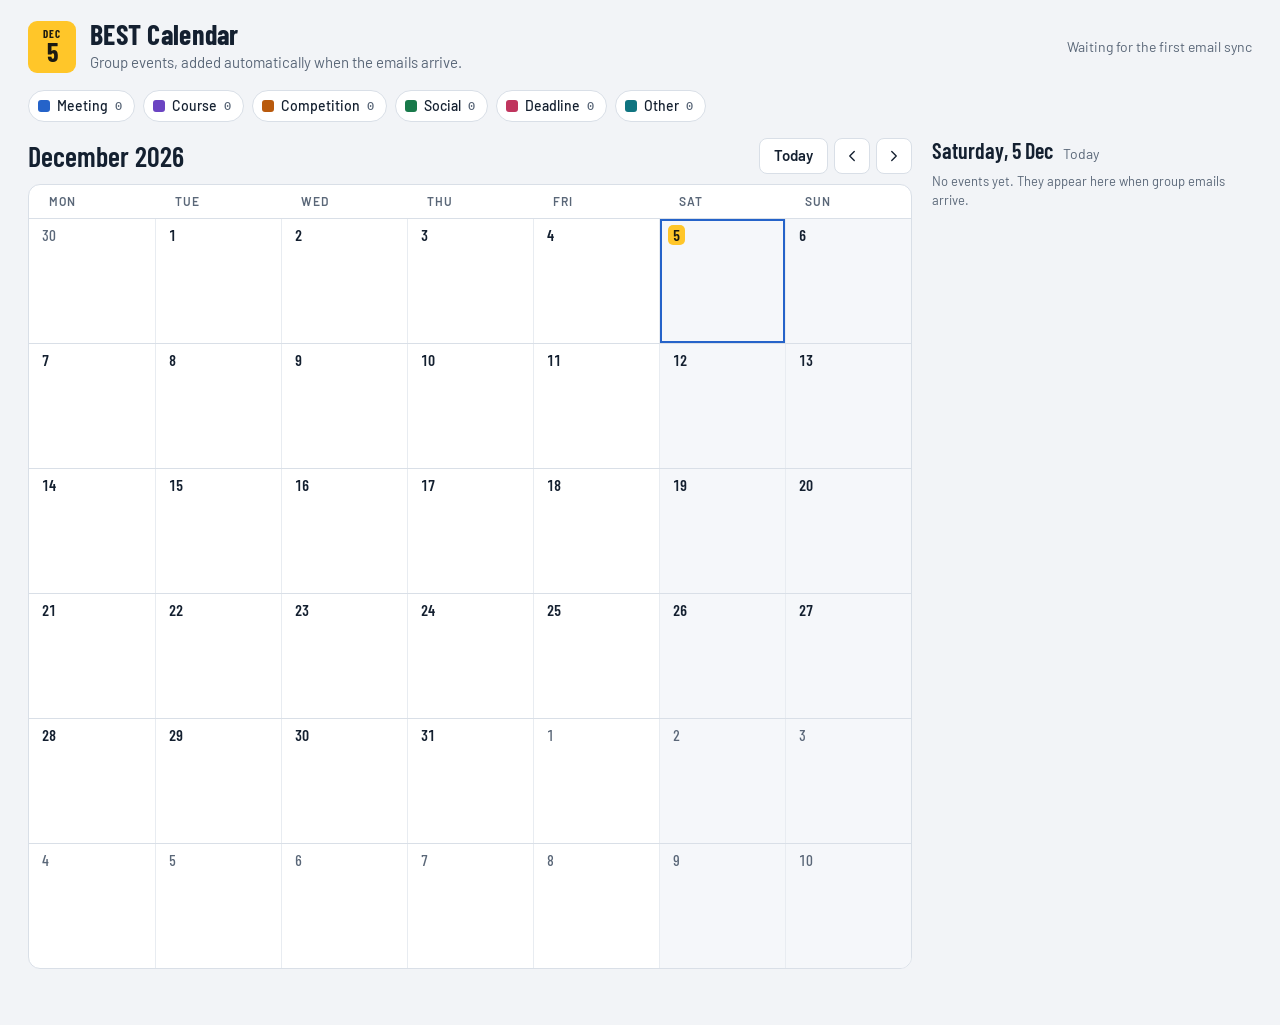
==== index.html @ f9c76112 "Build the month-grid calendar site and the Gmail sync instructions - index.html + assets/: month gri" ====
<!doctype html>
<html lang="en">
<head>
<meta charset="utf-8">
<meta name="viewport" content="width=device-width, initial-scale=1, viewport-fit=cover">
<title>BEST Calendar</title>
<meta name="description" content="Upcoming BEST events, updated automatically from group emails.">
<link rel="preconnect" href="https://fonts.googleapis.com">
<link rel="preconnect" href="https://fonts.gstatic.com" crossorigin>
<link rel="stylesheet" href="https://fonts.googleapis.com/css2?family=Barlow:wght@400;500;600;700&family=Barlow+Condensed:wght@500;600;700&family=IBM+Plex+Mono:wght@400;500&display=swap">
<link rel="stylesheet" href="assets/calendar.css">
<script src="assets/calendar.js" defer></script>
</head>
<body>
<div class="wrap">
  <header class="top">
    <div class="brand">
      <span class="mark" aria-hidden="true"><small id="mark-mon"></small><b id="mark-day"></b></span>
      <div>
        <h1>BEST Calendar</h1>
        <p>Group events, added automatically when the emails arrive.</p>
      </div>
    </div>
    <div class="status" id="status" aria-live="polite"></div>
  </header>

  <div class="filters" id="filters" role="group" aria-label="Show events by type"></div>

  <main id="view">
    <div class="state"><p>Loading events…</p></div>
  </main>
</div>

<div class="scrim" id="scrim" hidden></div>
<aside class="drawer" id="drawer" role="dialog" aria-modal="true" aria-labelledby="tk-title" hidden>
  <div class="dr-bar"><button class="iconbtn" id="dr-close" type="button" aria-label="Close"></button></div>
  <div id="dr-body"></div>
</aside>
</body>
</html>
---- assets/calendar.css ----
/* Layout: wayfinding-sign look. Cool paper ground, white surfaces, one signage-yellow accent for "today" and "new".
   Tag colours carry meaning everywhere; everything else stays neutral. */
:root {
  --bg: #F2F4F7;
  --surface: #FFFFFF;
  --weekend: #F5F7FA;
  --ink: #142030;
  --muted: #5A6778;
  --line: #D9DFE7;
  --line-soft: #E8ECF1;
  --scrim: rgba(12, 18, 28, 0.42);
  --sign: #FFC629;
  --sign-ink: #1B1A12;
  --focus: #2563C9;
  --on-solid: #FFFFFF;
  --shadow: 0 18px 50px rgba(15, 25, 40, 0.18);

  --meeting: #2563C9;     --meeting-soft: #E3ECFB;     --meeting-ink: #1B4C9C;
  --course: #6B44C2;      --course-soft: #EEE8FA;      --course-ink: #52339A;
  --competition: #B95A0D; --competition-soft: #FBEBDD; --competition-ink: #8A4309;
  --social: #18794A;      --social-soft: #DFF1E7;      --social-ink: #135E3A;
  --deadline: #C0355E;    --deadline-soft: #FAE4EB;    --deadline-ink: #982A4A;
  --other: #0F7480;       --other-soft: #DCF0F2;       --other-ink: #0B5A63;

  --f-display: "Barlow Condensed", "Arial Narrow", "Roboto Condensed", sans-serif;
  --f-body: "Barlow", system-ui, -apple-system, "Segoe UI", Roboto, sans-serif;
  --f-mono: "IBM Plex Mono", ui-monospace, "SFMono-Regular", Menlo, Consolas, monospace;
}
@media (prefers-color-scheme: dark) {
  :root:not([data-theme="light"]) {
    --bg: #0D1218; --surface: #151C25; --weekend: #18202A; --ink: #E6EBF1; --muted: #95A2B3;
    --line: #29333F; --line-soft: #202934; --scrim: rgba(0, 0, 0, 0.6);
    --focus: #6EA0F2; --shadow: 0 18px 50px rgba(0, 0, 0, 0.5);
    --meeting-soft: #18263D;     --meeting-ink: #A3C1F4;
    --course-soft: #251E3B;      --course-ink: #C8B5F2;
    --competition-soft: #352213; --competition-ink: #F1B785;
    --social-soft: #132B1E;      --social-ink: #8FD3AE;
    --deadline-soft: #361824;    --deadline-ink: #F2A3BA;
    --other-soft: #102C2E;       --other-ink: #88D2DA;
    color-scheme: dark;
  }
}
:root[data-theme="dark"] {
  --bg: #0D1218; --surface: #151C25; --weekend: #18202A; --ink: #E6EBF1; --muted: #95A2B3;
  --line: #29333F; --line-soft: #202934; --scrim: rgba(0, 0, 0, 0.6);
  --focus: #6EA0F2; --shadow: 0 18px 50px rgba(0, 0, 0, 0.5);
  --meeting-soft: #18263D;     --meeting-ink: #A3C1F4;
  --course-soft: #251E3B;      --course-ink: #C8B5F2;
  --competition-soft: #352213; --competition-ink: #F1B785;
  --social-soft: #132B1E;      --social-ink: #8FD3AE;
  --deadline-soft: #361824;    --deadline-ink: #F2A3BA;
  --other-soft: #102C2E;       --other-ink: #88D2DA;
  color-scheme: dark;
}

.tag-meeting     { --c: var(--meeting);     --c-soft: var(--meeting-soft);     --c-ink: var(--meeting-ink); }
.tag-course      { --c: var(--course);      --c-soft: var(--course-soft);      --c-ink: var(--course-ink); }
.tag-competition { --c: var(--competition); --c-soft: var(--competition-soft); --c-ink: var(--competition-ink); }
.tag-social      { --c: var(--social);      --c-soft: var(--social-soft);      --c-ink: var(--social-ink); }
.tag-deadline    { --c: var(--deadline);    --c-soft: var(--deadline-soft);    --c-ink: var(--deadline-ink); }
.tag-other       { --c: var(--other);       --c-soft: var(--other-soft);       --c-ink: var(--other-ink); }

* { box-sizing: border-box; }
[hidden] { display: none !important; }
img { max-width: 100%; }
body {
  margin: 0;
  background: var(--bg);
  color: var(--ink);
  font: 15px/1.45 var(--f-body);
  padding-inline: 16px;
  padding-block: calc(env(safe-area-inset-top, 0px) + 20px) calc(env(safe-area-inset-bottom, 0px) + 56px);
  -webkit-font-smoothing: antialiased;
}
@media (min-width: 760px) { body { padding-inline: 28px; } }
button { font: inherit; color: inherit; }
:focus-visible { outline: 2px solid var(--focus); outline-offset: 2px; }
.mono { font-family: var(--f-mono); font-variant-numeric: tabular-nums; }
.wrap { max-width: 1280px; margin-inline: auto; display: grid; grid-template-columns: minmax(0, 1fr); gap: 16px; }
.wrap > * { min-width: 0; }

/* ---------- Header ---------- */
.top { display: flex; flex-wrap: wrap; align-items: center; justify-content: space-between; gap: 14px 24px; }
.brand { display: flex; align-items: center; gap: 14px; min-width: 0; }
.mark {
  flex: none; width: 48px; height: 52px; border-radius: 9px; background: var(--sign); color: var(--sign-ink);
  display: grid; place-items: center; align-content: center; font-family: var(--f-display); line-height: 1;
}
.mark small { font-size: 11px; font-weight: 700; letter-spacing: 0.12em; text-transform: uppercase; }
.mark b { font-size: 26px; font-weight: 700; }
.brand h1 { margin: 0; font: 700 28px/1 var(--f-display); letter-spacing: 0.01em; }
.brand p { margin: 4px 0 0; color: var(--muted); }
.status { display: flex; flex-wrap: wrap; align-items: center; gap: 8px; color: var(--muted); font-size: 14px; }
.status strong { color: var(--ink); font-weight: 600; }
.new {
  display: inline-block; vertical-align: 2px; background: var(--sign); color: var(--sign-ink);
  font: 700 11px/1 var(--f-display); letter-spacing: 0.1em; text-transform: uppercase; padding: 3px 6px 2px; border-radius: 4px;
}

/* ---------- Filters ---------- */
.filters { display: flex; flex-wrap: wrap; gap: 8px; align-items: center; }
.fchip {
  display: inline-flex; align-items: center; gap: 7px; border: 1px solid var(--line); background: var(--surface);
  border-radius: 999px; padding: 5px 12px 5px 9px; cursor: pointer; font-size: 14px; font-weight: 500;
}
.fchip .sw { width: 12px; height: 12px; border-radius: 3px; background: var(--c); }
.fchip .n { color: var(--muted); font-family: var(--f-mono); font-size: 12px; }
.fchip[aria-pressed="false"] { color: var(--muted); background: transparent; border-style: dashed; }
.fchip[aria-pressed="false"] .sw { background: transparent; box-shadow: inset 0 0 0 2px var(--c); }
.linkbtn { border: 0; background: none; color: var(--focus); cursor: pointer; padding: 4px; font-size: 14px; font-weight: 600; }
.btn { border: 1px solid var(--line); background: var(--surface); border-radius: 8px; padding: 6px 14px; cursor: pointer; font-weight: 600; }
.btn:hover { border-color: var(--muted); }

/* ---------- Event row (selected-day list) ---------- */
.ev-list { background: var(--surface); border: 1px solid var(--line); border-radius: 12px; overflow: hidden; }
.ev-row {
  display: grid; grid-template-columns: 60px minmax(0, 1fr); gap: 12px; align-items: start; width: 100%;
  text-align: left; background: transparent; border: 0; border-top: 1px solid var(--line-soft); padding: 12px 14px; cursor: pointer;
}
.ev-row:first-child { border-top: 0; }
.ev-row:hover { background: var(--c-soft); }
.ev-time { display: grid; gap: 2px; padding-top: 1px; }
.ev-time b { font: 500 15px/1.2 var(--f-mono); font-variant-numeric: tabular-nums; }
.ev-time b.word { font-family: var(--f-body); font-weight: 600; font-size: 14px; }
.ev-time small { color: var(--muted); font-size: 12.5px; line-height: 1.25; }
.ev-main { min-width: 0; display: grid; gap: 2px; }
.ev-eyebrow { font: 600 12px/1.3 var(--f-body); text-transform: uppercase; letter-spacing: 0.07em; color: var(--c-ink); }
.ev-title { font: 600 15.5px/1.25 var(--f-body); }
.ev-loc { display: flex; gap: 5px; align-items: center; color: var(--muted); font-size: 14px; min-width: 0; }
.ev-loc span { overflow: hidden; text-overflow: ellipsis; white-space: nowrap; }
.ev-loc svg { flex: none; }
.ev-desc { color: var(--muted); font-size: 14px; display: -webkit-box; -webkit-line-clamp: 2; -webkit-box-orient: vertical; overflow: hidden; }
.ev-row.is-cont .ev-title { color: var(--muted); }
.ev-row.is-cont .ev-desc { display: none; }
.is-cancelled .ev-title, .is-cancelled .mi-n, .tk-title.is-cancelled { text-decoration: line-through; }
.is-cancelled .ev-title { color: var(--muted); }

/* ---------- Month ---------- */
.month { display: grid; grid-template-columns: minmax(0, 1fr) 320px; gap: 20px; align-items: start; }
.m-head { display: flex; flex-wrap: wrap; align-items: center; justify-content: space-between; gap: 10px; margin-bottom: 10px; }
.m-head h2 { margin: 0; font: 600 28px/1 var(--f-display); }
.m-nav { display: flex; gap: 6px; }
.iconbtn {
  width: 36px; height: 36px; display: grid; place-items: center; border-radius: 8px; border: 1px solid var(--line);
  background: var(--surface); cursor: pointer;
}
.iconbtn:hover { border-color: var(--muted); }
.mgrid { background: var(--surface); border: 1px solid var(--line); border-radius: 12px; overflow: hidden; }
.m-wd { display: grid; grid-template-columns: repeat(7, minmax(0, 1fr)); border-bottom: 1px solid var(--line); }
.m-wd span { padding: 8px 10px; font-size: 12px; font-weight: 600; text-transform: uppercase; letter-spacing: 0.08em; color: var(--muted); }
.m-wd .short { display: none; }
.mw { position: relative; border-top: 1px solid var(--line); }
.m-wd + .mw { border-top: 0; }
.mw-days { display: grid; grid-template-columns: repeat(7, minmax(0, 1fr)); }
.md {
  min-height: 124px; border: 0; border-left: 1px solid var(--line-soft); background: transparent; cursor: pointer;
  text-align: left; padding: 6px 8px; min-width: 0;
  display: flex; flex-direction: column; align-items: flex-start; justify-content: flex-start;
}
.md:first-child { border-left: 0; }
.md.wkend { background: var(--weekend); }
.md:hover { background: var(--line-soft); }
.md-num { display: inline-block; font: 600 15px/1 var(--f-display); padding: 3px 5px 2px; border-radius: 5px; font-variant-numeric: tabular-nums; }
.md.out .md-num { color: var(--muted); font-weight: 500; }
.md.today .md-num { background: var(--sign); color: var(--sign-ink); }
.md.sel { box-shadow: inset 0 0 0 2px var(--focus); }
.mw-items {
  position: absolute; top: 28px; left: 0; right: 0; bottom: 4px; pointer-events: none;
  display: grid; grid-template-columns: repeat(7, minmax(0, 1fr)); grid-template-rows: repeat(3, 21px) 19px; row-gap: 3px;
}
.mi {
  pointer-events: auto; min-width: 0; margin-inline: 4px; border: 0; cursor: pointer; text-align: left;
  font-size: 12.5px; line-height: 21px; height: 21px; white-space: nowrap; overflow: hidden; text-overflow: ellipsis;
  border-radius: 5px; padding: 0 6px;
}
.mi.multi { background: var(--c); color: var(--on-solid); font-weight: 600; }
.mi.multi.cont-l { margin-left: 0; border-top-left-radius: 0; border-bottom-left-radius: 0; }
.mi.multi.cont-r { margin-right: 0; border-top-right-radius: 0; border-bottom-right-radius: 0; }
.mi.multi.is-cancelled { opacity: 0.55; }
.mi.single { background: transparent; display: flex; align-items: center; gap: 5px; padding-left: 4px; }
.mi.single:hover { background: var(--c-soft); }
.mi.single.is-cancelled { color: var(--muted); }
.mi-dot { flex: none; width: 8px; height: 8px; border-radius: 50%; background: var(--c); }
.mi-t { flex: none; font-family: var(--f-mono); font-size: 11.5px; color: var(--muted); }
.mi-n { overflow: hidden; text-overflow: ellipsis; }
.mi.single .mi-n { font-weight: 500; }
.mi-more {
  pointer-events: auto; grid-row: 4; margin-inline: 4px; border: 0; background: none; text-align: left; padding: 0 4px;
  font-size: 12px; font-weight: 600; color: var(--muted); cursor: pointer; border-radius: 4px; white-space: nowrap; overflow: hidden;
}
.mi-more:hover { color: var(--ink); background: var(--line-soft); }
.m-side { display: grid; gap: 10px; position: sticky; top: calc(env(safe-area-inset-top, 0px) + 12px); }
.m-side h3 { margin: 0; display: flex; align-items: baseline; gap: 10px; font: 600 22px/1.1 var(--f-display); }
.m-side h3 small { font: 400 14px var(--f-body); color: var(--muted); }
.m-legend { color: var(--muted); font-size: 13px; margin: 0; }
.state { padding: 40px 16px; text-align: center; color: var(--muted); background: var(--surface); border: 1px dashed var(--line); border-radius: 12px; }
.state p { margin: 0 0 8px; }
@media (max-width: 960px) {
  .month { grid-template-columns: minmax(0, 1fr); }
  .m-side { position: static; }
}
@media (max-width: 640px) {
  .m-wd span { padding: 6px 0; text-align: center; }
  .m-wd .long { display: none; }
  .m-wd .short { display: inline; }
  .md { min-height: 66px; padding: 4px 2px; align-items: center; }
  .md-num { font-size: 14px; }
  .mw-items { top: 27px; grid-template-rows: repeat(3, 6px) 12px; row-gap: 3px; }
  .mi { height: 6px; line-height: 6px; font-size: 0; padding: 0; margin-inline: 3px; border-radius: 3px; }
  .mi.single { background: var(--c); }
  .mi.single .mi-dot, .mi.single .mi-t { display: none; }
  .mi.single.is-cancelled { opacity: 0.45; }
  .mi-more { font-size: 10px; line-height: 12px; text-align: center; padding: 0; margin-inline: 1px; }
  .more-word { display: none; }
}

/* ---------- Event detail: a ticket in a drawer ---------- */
.scrim { position: fixed; inset: 0; background: var(--scrim); z-index: 40; opacity: 0; transition: opacity 0.18s ease; }
.drawer {
  position: fixed; z-index: 41; top: 0; right: 0; bottom: 0; width: min(440px, 100%); background: var(--bg);
  box-shadow: var(--shadow); overflow-y: auto; padding: calc(env(safe-area-inset-top, 0px) + 16px) 16px calc(env(safe-area-inset-bottom, 0px) + 24px);
  transform: translateX(24px); opacity: 0; transition: transform 0.2s ease, opacity 0.2s ease;
}
.drawer.open, .scrim.open { opacity: 1; transform: none; }
@media (max-width: 640px) {
  .drawer { top: auto; left: 0; width: 100%; max-height: 88%; border-radius: 16px 16px 0 0; transform: translateY(24px); padding-top: 10px; }
  .drawer::before { content: ""; display: block; width: 40px; height: 4px; border-radius: 4px; background: var(--line); margin: 0 auto 10px; }
}
.dr-bar { display: flex; justify-content: flex-end; margin-bottom: 8px; }
.ticket { background: var(--surface); border: 1px solid var(--line); border-radius: 14px; overflow: hidden; }
.tk-band { background: var(--c-soft); color: var(--c-ink); display: flex; align-items: center; gap: 10px; padding: 12px 18px; }
.tk-band span { font: 600 13px/1 var(--f-body); text-transform: uppercase; letter-spacing: 0.08em; }
.tk-body { padding: 16px 18px 18px; display: grid; gap: 16px; }
.tk-title { margin: 0; font: 700 26px/1.1 var(--f-display); text-wrap: balance; }
.tk-title .new { margin-left: 6px; }
.when { display: grid; grid-template-columns: minmax(0, 1fr) auto minmax(0, 1fr); align-items: start; gap: 12px; }
.when > div { display: grid; gap: 2px; }
.when .r { text-align: right; }
.when .arrow { color: var(--muted); padding-top: 20px; }
.when-one { display: grid; gap: 2px; }
.lbl { font-size: 12px; font-weight: 600; text-transform: uppercase; letter-spacing: 0.08em; color: var(--muted); }
.when b, .when-one b { font-size: 16px; font-weight: 600; }
.when .mono, .when-one .mono { font-size: 18px; }
.note { margin: -6px 0 0; color: var(--muted); font-size: 13.5px; }
.fields { margin: 0; display: grid; gap: 12px; }
.fields > div { display: grid; grid-template-columns: 96px minmax(0, 1fr); gap: 12px; }
.fields dt { padding-top: 2px; }
.fields dd { margin: 0; display: grid; gap: 2px; min-width: 0; overflow-wrap: anywhere; }
.fields dd .muted { color: var(--muted); font-size: 14px; }
.fields a { color: var(--focus); font-weight: 600; font-size: 14px; text-decoration: none; display: inline-flex; align-items: center; gap: 4px; width: fit-content; }
.fields a:hover { text-decoration: underline; }
.desc { margin: 0; max-width: 65ch; white-space: pre-line; }
.perf { position: relative; height: 22px; }
.perf::before { content: ""; position: absolute; left: 16px; right: 16px; top: 50%; border-top: 2px dashed var(--line); }
.perf i { position: absolute; top: 0; width: 22px; height: 22px; border-radius: 50%; background: var(--bg); border: 1px solid var(--line); }
.perf i:first-child { left: -12px; }
.perf i:last-child { right: -12px; }
.src { padding: 6px 18px 18px; display: grid; gap: 10px; }
.src-head { display: flex; align-items: center; gap: 8px; color: var(--muted); font-size: 12px; font-weight: 600; text-transform: uppercase; letter-spacing: 0.08em; margin: 0; }
.src .fields > div { grid-template-columns: 76px minmax(0, 1fr); }
.src .fields { font-size: 14px; gap: 8px; }

@media (prefers-reduced-motion: reduce) {
  *, *::before, *::after { transition: none !important; animation: none !important; scroll-behavior: auto !important; }
}
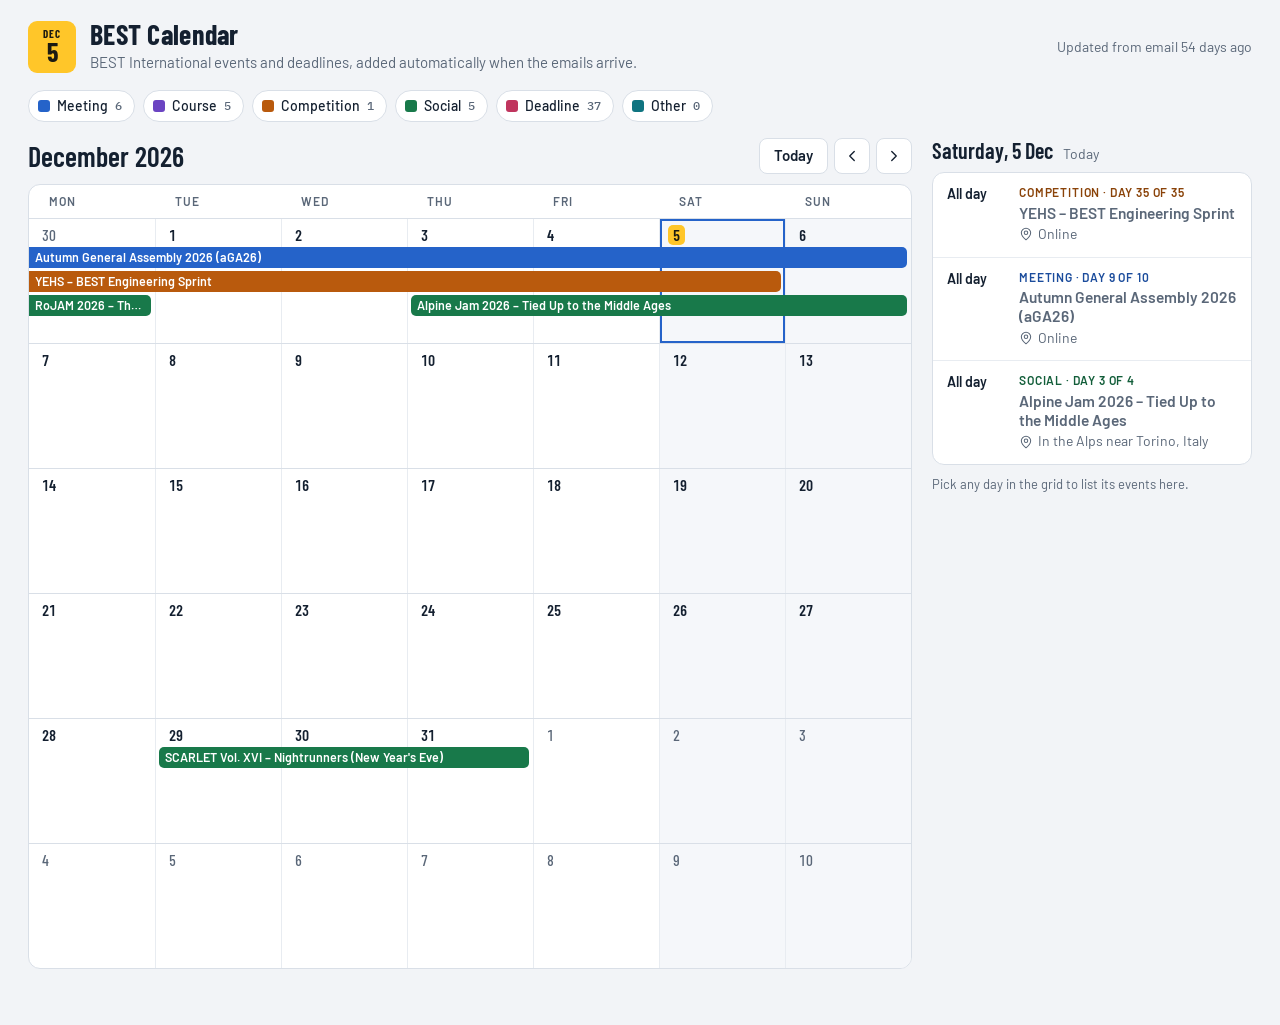
==== commit afea2572: "Fill the calendar from BEST International emails and tune the sync - data/events.json: 17 events and" ====
--- a/index.html
+++ b/index.html
@@ -4,7 +4,7 @@
 <meta charset="utf-8">
 <meta name="viewport" content="width=device-width, initial-scale=1, viewport-fit=cover">
 <title>BEST Calendar</title>
-<meta name="description" content="Upcoming BEST events, updated automatically from group emails.">
+<meta name="description" content="BEST International events and application deadlines, updated automatically from the group emails.">
 <link rel="preconnect" href="https://fonts.googleapis.com">
 <link rel="preconnect" href="https://fonts.gstatic.com" crossorigin>
 <link rel="stylesheet" href="https://fonts.googleapis.com/css2?family=Barlow:wght@400;500;600;700&family=Barlow+Condensed:wght@500;600;700&family=IBM+Plex+Mono:wght@400;500&display=swap">
@@ -18,7 +18,7 @@
       <span class="mark" aria-hidden="true"><small id="mark-mon"></small><b id="mark-day"></b></span>
       <div>
         <h1>BEST Calendar</h1>
-        <p>Group events, added automatically when the emails arrive.</p>
+        <p>BEST International events and deadlines, added automatically when the emails arrive.</p>
       </div>
     </div>
     <div class="status" id="status" aria-live="polite"></div>
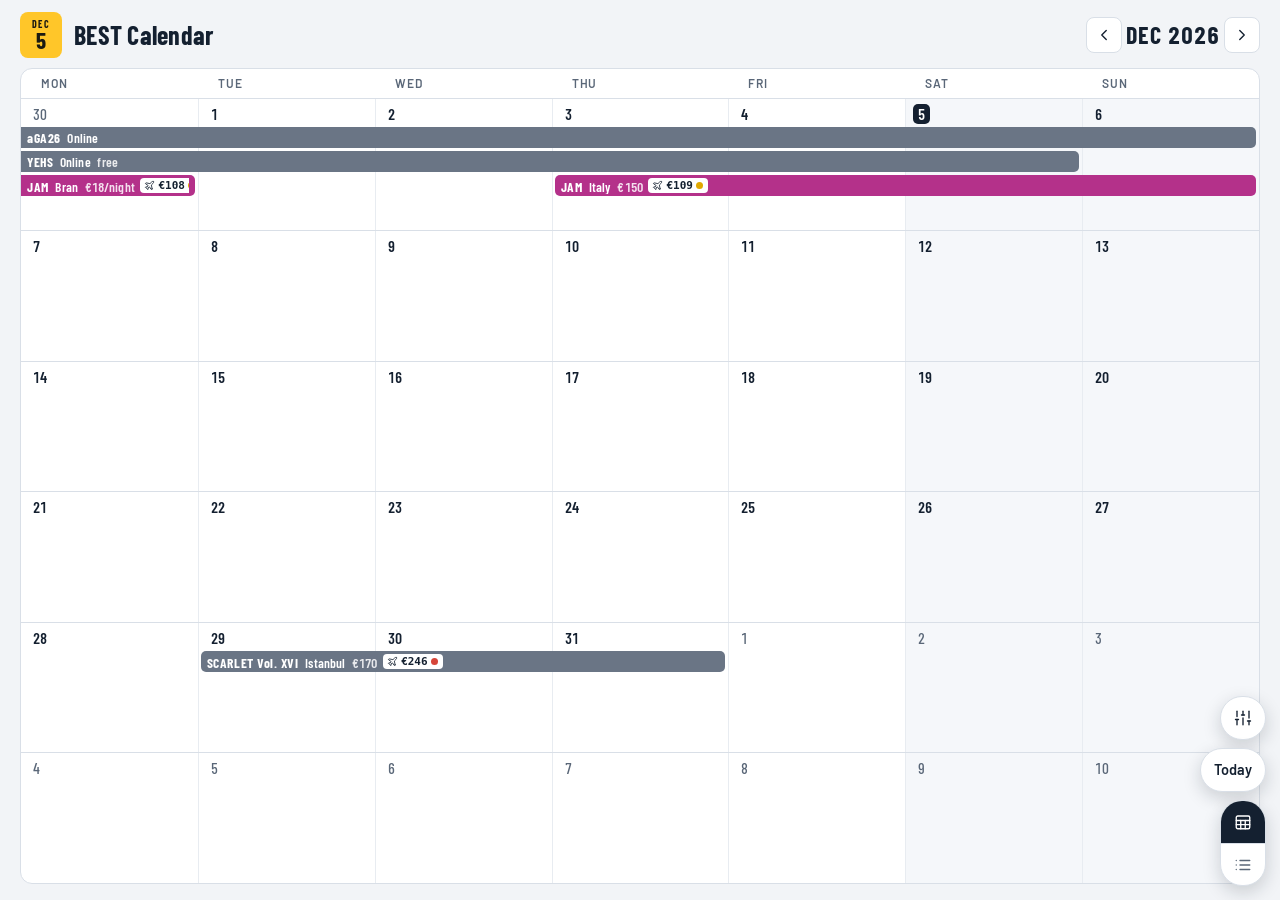
==== commit 6fee8f87: "Preview: full-screen month grid with ticker bars, bottom-right dock, JAM category, fees - The month " ====
--- a/index.html
+++ b/index.html
@@ -16,19 +16,27 @@
   <header class="top">
     <div class="brand">
       <span class="mark" aria-hidden="true"><small id="mark-mon"></small><b id="mark-day"></b></span>
-      <div>
-        <h1>BEST Calendar</h1>
-        <p>BEST International events and deadlines, added automatically when the emails arrive.</p>
-      </div>
+      <h1>BEST Calendar</h1>
     </div>
-    <div class="status" id="status" aria-live="polite"></div>
+    <div class="top-nav" id="top-nav"></div>
   </header>
-
-  <div class="filters" id="filters" role="group" aria-label="Show events by type"></div>
 
   <main id="view">
     <div class="state"><p>Loading events…</p></div>
   </main>
+</div>
+
+<div class="dock" id="dock">
+  <div class="panel" id="panel" hidden>
+    <h2 class="panel-title">Categories</h2>
+    <div class="filters" id="filters" role="group" aria-label="Show events by category"></div>
+    <div class="panel-foot" id="panel-foot"></div>
+  </div>
+  <div class="dock-btns">
+    <button class="fab" id="cat-btn" type="button" aria-expanded="false" aria-controls="panel"></button>
+    <button class="fab" type="button" data-today>Today</button>
+    <div class="vswitch" id="vswitch" role="group" aria-label="View"></div>
+  </div>
 </div>
 
 <div class="scrim" id="scrim" hidden></div>
--- a/assets/calendar.css
+++ b/assets/calendar.css
@@ -15,12 +15,21 @@
   --on-solid: #FFFFFF;
   --shadow: 0 18px 50px rgba(15, 25, 40, 0.18);
 
-  --meeting: #2563C9;     --meeting-soft: #E3ECFB;     --meeting-ink: #1B4C9C;
-  --course: #6B44C2;      --course-soft: #EEE8FA;      --course-ink: #52339A;
-  --competition: #B95A0D; --competition-soft: #FBEBDD; --competition-ink: #8A4309;
-  --social: #18794A;      --social-soft: #DFF1E7;      --social-ink: #135E3A;
-  --deadline: #C0355E;    --deadline-soft: #FAE4EB;    --deadline-ink: #982A4A;
-  --other: #0F7480;       --other-soft: #DCF0F2;       --other-ink: #0B5A63;
+  /* categories: the three main ones in primaries, Cultural Exchange green, the rest quiet slate.
+     --x-on is the text colour on a solid --x bar */
+  --rm: #1F5FD1;     --rm-soft: #E2EBFC;     --rm-ink: #174A9E;     --rm-on: #FFFFFF;
+  --course: #D23A2E; --course-soft: #FBE4E1; --course-ink: #9C2A21; --course-on: #FFFFFF;
+  --mw: #F2B200;     --mw-soft: #FFF3CC;     --mw-ink: #765300;     --mw-on: #261C00;
+  --jam: #B4318A;    --jam-soft: #F8E1F0;    --jam-ink: #8A1F68;    --jam-on: #FFFFFF;
+  --ce: #1B8150;     --ce-soft: #DDF1E6;     --ce-ink: #135E3A;     --ce-on: #FFFFFF;
+  --other: #6A7585;  --other-soft: #E8EBF0;  --other-ink: #414B59;  --other-on: #FFFFFF;
+  --night: #5B4BC4;
+
+  /* trip price colours: cheap → mid → pricey */
+  --cheap: #1E9E5A; --mid: #E0A800; --dear: #D6453A;
+  --cheap-soft: #DBF2E3; --cheap-ink: #0F5C34;
+  --mid-soft: #FCEFC7;   --mid-ink: #6B4A00;
+  --dear-soft: #FBE0DD;  --dear-ink: #9A2219;
 
   --f-display: "Barlow Condensed", "Arial Narrow", "Roboto Condensed", sans-serif;
   --f-body: "Barlow", system-ui, -apple-system, "Segoe UI", Roboto, sans-serif;
@@ -31,12 +40,16 @@
     --bg: #0D1218; --surface: #151C25; --weekend: #18202A; --ink: #E6EBF1; --muted: #95A2B3;
     --line: #29333F; --line-soft: #202934; --scrim: rgba(0, 0, 0, 0.6);
     --focus: #6EA0F2; --shadow: 0 18px 50px rgba(0, 0, 0, 0.5);
-    --meeting-soft: #18263D;     --meeting-ink: #A3C1F4;
-    --course-soft: #251E3B;      --course-ink: #C8B5F2;
-    --competition-soft: #352213; --competition-ink: #F1B785;
-    --social-soft: #132B1E;      --social-ink: #8FD3AE;
-    --deadline-soft: #361824;    --deadline-ink: #F2A3BA;
-    --other-soft: #102C2E;       --other-ink: #88D2DA;
+    --rm-soft: #172741;     --rm-ink: #A8C4F5;
+    --course: #DB4A3E; --course-soft: #3A1A17; --course-ink: #F4AAA2;
+    --mw: #E5A800;     --mw-soft: #3A2F0A;     --mw-ink: #F5D27A;
+    --jam: #C2449A;    --jam-soft: #3A1430;    --jam-ink: #F2A9DA;
+    --ce: #1F8A56;     --ce-soft: #12301F;     --ce-ink: #8FD8AF;
+    --other: #7C8796;  --other-soft: #222A35;  --other-ink: #B5BFCC;
+    --night: #8D7FE8;
+    --cheap-soft: #133524; --cheap-ink: #8EE0B1;
+    --mid-soft: #3A2E0C;   --mid-ink: #F3CF73;
+    --dear-soft: #401B18;  --dear-ink: #F5A59C;
     color-scheme: dark;
   }
 }
@@ -44,21 +57,25 @@
   --bg: #0D1218; --surface: #151C25; --weekend: #18202A; --ink: #E6EBF1; --muted: #95A2B3;
   --line: #29333F; --line-soft: #202934; --scrim: rgba(0, 0, 0, 0.6);
   --focus: #6EA0F2; --shadow: 0 18px 50px rgba(0, 0, 0, 0.5);
-  --meeting-soft: #18263D;     --meeting-ink: #A3C1F4;
-  --course-soft: #251E3B;      --course-ink: #C8B5F2;
-  --competition-soft: #352213; --competition-ink: #F1B785;
-  --social-soft: #132B1E;      --social-ink: #8FD3AE;
-  --deadline-soft: #361824;    --deadline-ink: #F2A3BA;
-  --other-soft: #102C2E;       --other-ink: #88D2DA;
+  --rm-soft: #172741;     --rm-ink: #A8C4F5;
+  --course: #DB4A3E; --course-soft: #3A1A17; --course-ink: #F4AAA2;
+  --mw: #E5A800;     --mw-soft: #3A2F0A;     --mw-ink: #F5D27A;
+  --jam: #C2449A;    --jam-soft: #3A1430;    --jam-ink: #F2A9DA;
+  --ce: #1F8A56;     --ce-soft: #12301F;     --ce-ink: #8FD8AF;
+  --other: #7C8796;  --other-soft: #222A35;  --other-ink: #B5BFCC;
+  --night: #8D7FE8;
+  --cheap-soft: #133524; --cheap-ink: #8EE0B1;
+  --mid-soft: #3A2E0C;   --mid-ink: #F3CF73;
+  --dear-soft: #401B18;  --dear-ink: #F5A59C;
   color-scheme: dark;
 }
 
-.tag-meeting     { --c: var(--meeting);     --c-soft: var(--meeting-soft);     --c-ink: var(--meeting-ink); }
-.tag-course      { --c: var(--course);      --c-soft: var(--course-soft);      --c-ink: var(--course-ink); }
-.tag-competition { --c: var(--competition); --c-soft: var(--competition-soft); --c-ink: var(--competition-ink); }
-.tag-social      { --c: var(--social);      --c-soft: var(--social-soft);      --c-ink: var(--social-ink); }
-.tag-deadline    { --c: var(--deadline);    --c-soft: var(--deadline-soft);    --c-ink: var(--deadline-ink); }
-.tag-other       { --c: var(--other);       --c-soft: var(--other-soft);       --c-ink: var(--other-ink); }
+.tag-rm     { --c: var(--rm);     --c-soft: var(--rm-soft);     --c-ink: var(--rm-ink);     --c-on: var(--rm-on); }
+.tag-course { --c: var(--course); --c-soft: var(--course-soft); --c-ink: var(--course-ink); --c-on: var(--course-on); }
+.tag-mw     { --c: var(--mw);     --c-soft: var(--mw-soft);     --c-ink: var(--mw-ink);     --c-on: var(--mw-on); }
+.tag-jam    { --c: var(--jam);    --c-soft: var(--jam-soft);    --c-ink: var(--jam-ink);    --c-on: var(--jam-on); }
+.tag-ce     { --c: var(--ce);     --c-soft: var(--ce-soft);     --c-ink: var(--ce-ink);     --c-on: var(--ce-on); }
+.tag-other  { --c: var(--other);  --c-soft: var(--other-soft);  --c-ink: var(--other-ink);  --c-on: var(--other-on); }
 
 * { box-sizing: border-box; }
 [hidden] { display: none !important; }
@@ -68,29 +85,46 @@
   background: var(--bg);
   color: var(--ink);
   font: 15px/1.45 var(--f-body);
-  padding-inline: 16px;
-  padding-block: calc(env(safe-area-inset-top, 0px) + 20px) calc(env(safe-area-inset-bottom, 0px) + 56px);
   -webkit-font-smoothing: antialiased;
 }
-@media (min-width: 760px) { body { padding-inline: 28px; } }
 button { font: inherit; color: inherit; }
 :focus-visible { outline: 2px solid var(--focus); outline-offset: 2px; }
 .mono { font-family: var(--f-mono); font-variant-numeric: tabular-nums; }
-.wrap { max-width: 1280px; margin-inline: auto; display: grid; grid-template-columns: minmax(0, 1fr); gap: 16px; }
+.wrap {
+  display: grid; grid-template-columns: minmax(0, 1fr); grid-template-rows: auto minmax(0, 1fr); gap: 10px;
+  min-height: 100dvh; padding: calc(env(safe-area-inset-top, 0px) + 12px) 20px calc(env(safe-area-inset-bottom, 0px) + 16px);
+}
 .wrap > * { min-width: 0; }
+body[data-mode="month"] .wrap { height: 100dvh; }
+body[data-mode="month"] #view { min-height: 0; overflow: auto; }
+body[data-mode="agenda"] .wrap { padding-bottom: calc(env(safe-area-inset-bottom, 0px) + 200px); } /* room to scroll past the dock */
 
 /* ---------- Header ---------- */
-.top { display: flex; flex-wrap: wrap; align-items: center; justify-content: space-between; gap: 14px 24px; }
-.brand { display: flex; align-items: center; gap: 14px; min-width: 0; }
+.top { display: flex; flex-wrap: wrap; align-items: center; justify-content: space-between; gap: 8px 16px; }
+.brand { display: flex; align-items: center; gap: 12px; min-width: 0; }
 .mark {
-  flex: none; width: 48px; height: 52px; border-radius: 9px; background: var(--sign); color: var(--sign-ink);
+  flex: none; width: 42px; height: 46px; border-radius: 8px; background: var(--sign); color: var(--sign-ink);
   display: grid; place-items: center; align-content: center; font-family: var(--f-display); line-height: 1;
 }
-.mark small { font-size: 11px; font-weight: 700; letter-spacing: 0.12em; text-transform: uppercase; }
-.mark b { font-size: 26px; font-weight: 700; }
-.brand h1 { margin: 0; font: 700 28px/1 var(--f-display); letter-spacing: 0.01em; }
-.brand p { margin: 4px 0 0; color: var(--muted); }
-.status { display: flex; flex-wrap: wrap; align-items: center; gap: 8px; color: var(--muted); font-size: 14px; }
+.mark small { font-size: 10px; font-weight: 700; letter-spacing: 0.12em; text-transform: uppercase; }
+.mark b { font-size: 23px; font-weight: 700; }
+.brand h1 { margin: 0; font: 700 26px/1 var(--f-display); letter-spacing: 0.01em; white-space: nowrap; }
+.top-nav { display: flex; align-items: center; gap: 4px; }
+.top-nav:empty { display: none; }
+.top-nav h2 { margin: 0; min-width: 6.2ch; text-align: center; font: 700 24px/1 var(--f-display); letter-spacing: 0.04em; font-variant-numeric: tabular-nums; }
+@media (max-width: 640px) {
+  .wrap { padding-inline: 12px; gap: 8px; }
+  body[data-mode="month"] .wrap { padding-inline: 0; padding-bottom: 0; }
+  body[data-mode="month"] .top { padding-inline: 12px; }
+  .mark { width: 36px; height: 40px; }
+  .mark small { font-size: 9px; }
+  .mark b { font-size: 20px; }
+  .brand { gap: 9px; }
+  .brand h1 { font-size: 22px; }
+  .top-nav h2 { font-size: 20px; }
+  .top-nav .iconbtn { width: 32px; height: 32px; }
+}
+.status { display: flex; flex-wrap: wrap; align-items: center; gap: 6px 8px; color: var(--muted); font-size: 13px; margin: 0; }
 .status strong { color: var(--ink); font-weight: 600; }
 .new {
   display: inline-block; vertical-align: 2px; background: var(--sign); color: var(--sign-ink);
@@ -98,15 +132,17 @@
 }
 
 /* ---------- Filters ---------- */
-.filters { display: flex; flex-wrap: wrap; gap: 8px; align-items: center; }
+.filters { display: grid; gap: 4px; }
 .fchip {
-  display: inline-flex; align-items: center; gap: 7px; border: 1px solid var(--line); background: var(--surface);
-  border-radius: 999px; padding: 5px 12px 5px 9px; cursor: pointer; font-size: 14px; font-weight: 500;
-}
+  display: flex; align-items: center; gap: 9px; width: 100%; border: 1px solid var(--line); background: var(--surface);
+  border-radius: 8px; padding: 8px 10px; cursor: pointer; font-size: 14.5px; font-weight: 500; text-align: left;
+}
+.fchip .n { margin-left: auto; }
 .fchip .sw { width: 12px; height: 12px; border-radius: 3px; background: var(--c); }
 .fchip .n { color: var(--muted); font-family: var(--f-mono); font-size: 12px; }
 .fchip[aria-pressed="false"] { color: var(--muted); background: transparent; border-style: dashed; }
 .fchip[aria-pressed="false"] .sw { background: transparent; box-shadow: inset 0 0 0 2px var(--c); }
+.fchip.dl-chip svg { color: var(--muted); }
 .linkbtn { border: 0; background: none; color: var(--focus); cursor: pointer; padding: 4px; font-size: 14px; font-weight: 600; }
 .btn { border: 1px solid var(--line); background: var(--surface); border-radius: 8px; padding: 6px 14px; cursor: pointer; font-weight: 600; }
 .btn:hover { border-color: var(--muted); }
@@ -127,7 +163,8 @@
 .ev-eyebrow { font: 600 12px/1.3 var(--f-body); text-transform: uppercase; letter-spacing: 0.07em; color: var(--c-ink); }
 .ev-title { font: 600 15.5px/1.25 var(--f-body); }
 .ev-loc { display: flex; gap: 5px; align-items: center; color: var(--muted); font-size: 14px; min-width: 0; }
-.ev-loc span { overflow: hidden; text-overflow: ellipsis; white-space: nowrap; }
+.ev-loc { align-items: flex-start; }
+.ev-loc svg { margin-top: 2px; }
 .ev-loc svg { flex: none; }
 .ev-desc { color: var(--muted); font-size: 14px; display: -webkit-box; -webkit-line-clamp: 2; -webkit-box-orient: vertical; overflow: hidden; }
 .ev-row.is-cont .ev-title { color: var(--muted); }
@@ -135,26 +172,25 @@
 .is-cancelled .ev-title, .is-cancelled .mi-n, .tk-title.is-cancelled { text-decoration: line-through; }
 .is-cancelled .ev-title { color: var(--muted); }
 
-/* ---------- Month ---------- */
-.month { display: grid; grid-template-columns: minmax(0, 1fr) 320px; gap: 20px; align-items: start; }
-.m-head { display: flex; flex-wrap: wrap; align-items: center; justify-content: space-between; gap: 10px; margin-bottom: 10px; }
-.m-head h2 { margin: 0; font: 600 28px/1 var(--f-display); }
-.m-nav { display: flex; gap: 6px; }
+/* ---------- Month: the grid fills the screen, bars carry tag · city · fee · trip price ---------- */
 .iconbtn {
   width: 36px; height: 36px; display: grid; place-items: center; border-radius: 8px; border: 1px solid var(--line);
   background: var(--surface); cursor: pointer;
 }
 .iconbtn:hover { border-color: var(--muted); }
-.mgrid { background: var(--surface); border: 1px solid var(--line); border-radius: 12px; overflow: hidden; }
+.mgrid {
+  height: 100%; min-height: 460px; display: grid; grid-template-rows: auto repeat(6, minmax(64px, 1fr));
+  background: var(--surface); border: 1px solid var(--line); border-radius: 12px; overflow: hidden;
+}
 .m-wd { display: grid; grid-template-columns: repeat(7, minmax(0, 1fr)); border-bottom: 1px solid var(--line); }
-.m-wd span { padding: 8px 10px; font-size: 12px; font-weight: 600; text-transform: uppercase; letter-spacing: 0.08em; color: var(--muted); }
+.m-wd span { padding: 6px 10px; font-size: 12px; font-weight: 600; text-transform: uppercase; letter-spacing: 0.08em; color: var(--muted); }
 .m-wd .short { display: none; }
-.mw { position: relative; border-top: 1px solid var(--line); }
+.mw { position: relative; display: grid; border-top: 1px solid var(--line); min-height: 0; }
 .m-wd + .mw { border-top: 0; }
 .mw-days { display: grid; grid-template-columns: repeat(7, minmax(0, 1fr)); }
 .md {
-  min-height: 124px; border: 0; border-left: 1px solid var(--line-soft); background: transparent; cursor: pointer;
-  text-align: left; padding: 6px 8px; min-width: 0;
+  border: 0; border-left: 1px solid var(--line-soft); background: transparent; cursor: pointer;
+  text-align: left; padding: 5px 7px; min-width: 0;
   display: flex; flex-direction: column; align-items: flex-start; justify-content: flex-start;
 }
 .md:first-child { border-left: 0; }
@@ -162,55 +198,63 @@
 .md:hover { background: var(--line-soft); }
 .md-num { display: inline-block; font: 600 15px/1 var(--f-display); padding: 3px 5px 2px; border-radius: 5px; font-variant-numeric: tabular-nums; }
 .md.out .md-num { color: var(--muted); font-weight: 500; }
-.md.today .md-num { background: var(--sign); color: var(--sign-ink); }
-.md.sel { box-shadow: inset 0 0 0 2px var(--focus); }
+.md.today .md-num { background: var(--ink); color: var(--surface); }
 .mw-items {
-  position: absolute; top: 28px; left: 0; right: 0; bottom: 4px; pointer-events: none;
-  display: grid; grid-template-columns: repeat(7, minmax(0, 1fr)); grid-template-rows: repeat(3, 21px) 19px; row-gap: 3px;
+  position: absolute; top: 28px; left: 0; right: 0; bottom: 3px; pointer-events: none; overflow: hidden;
+  display: grid; grid-template-columns: repeat(7, minmax(0, 1fr)); grid-auto-rows: 21px; row-gap: 3px; align-content: start;
 }
 .mi {
-  pointer-events: auto; min-width: 0; margin-inline: 4px; border: 0; cursor: pointer; text-align: left;
-  font-size: 12.5px; line-height: 21px; height: 21px; white-space: nowrap; overflow: hidden; text-overflow: ellipsis;
-  border-radius: 5px; padding: 0 6px;
-}
-.mi.multi { background: var(--c); color: var(--on-solid); font-weight: 600; }
-.mi.multi.cont-l { margin-left: 0; border-top-left-radius: 0; border-bottom-left-radius: 0; }
-.mi.multi.cont-r { margin-right: 0; border-top-right-radius: 0; border-bottom-right-radius: 0; }
-.mi.multi.is-cancelled { opacity: 0.55; }
-.mi.single { background: transparent; display: flex; align-items: center; gap: 5px; padding-left: 4px; }
-.mi.single:hover { background: var(--c-soft); }
-.mi.single.is-cancelled { color: var(--muted); }
-.mi-dot { flex: none; width: 8px; height: 8px; border-radius: 50%; background: var(--c); }
-.mi-t { flex: none; font-family: var(--f-mono); font-size: 11.5px; color: var(--muted); }
-.mi-n { overflow: hidden; text-overflow: ellipsis; }
-.mi.single .mi-n { font-weight: 500; }
+  pointer-events: auto; min-width: 0; margin-inline: 3px; border: 0; cursor: pointer; text-align: left;
+  display: flex; align-items: center; gap: 4px; padding: 0 6px; border-radius: 5px; overflow: hidden;
+  background: var(--c); color: var(--c-on); font: 600 13.5px/1 var(--f-display); letter-spacing: 0.01em; white-space: nowrap;
+}
+.mi.cont-l { margin-left: 0; border-top-left-radius: 0; border-bottom-left-radius: 0; }
+.mi.cont-r { margin-right: 0; border-top-right-radius: 0; border-bottom-right-radius: 0; }
+.mi.dl { background: var(--c-soft); color: var(--c-ink); box-shadow: inset 3px 0 0 var(--c); }
+.mi.dl svg { flex: none; color: var(--c); margin-right: 3px; vertical-align: -1px; }
+.mi.is-cancelled { opacity: 0.5; }
+.mi.is-cancelled .mi-txt { text-decoration: line-through; }
+.mi-run { flex: 1 1 auto; min-width: 0; overflow: hidden; }
+.mi-txt { display: block; overflow: hidden; text-overflow: ellipsis; }
+.mi-txt > * + * { margin-left: 0.5em; }
+.mi-txt b { font-weight: 700; letter-spacing: 0.04em; }
+.mi-fee { font-variant-numeric: tabular-nums; opacity: 0.85; }
+.mi-p {
+  display: inline-flex; align-items: center; gap: 3px; vertical-align: 1px;
+  font: 600 11px/1 var(--f-mono); font-variant-numeric: tabular-nums; letter-spacing: 0;
+  padding: 2px 5px 2px 4px; border-radius: 4px; background: var(--surface); color: var(--ink);
+}
+.mi-p[class*="tier-"]::before { content: ""; width: 7px; height: 7px; border-radius: 50%; background: var(--t); order: 2; }
+.mi-p svg { width: 11px; height: 11px; }
+/* train-display ticker for text that doesn't fit */
+.mi.tick .mi-txt { flex: none; overflow: visible; text-overflow: clip; padding-right: 2.5em; }
+.mi-track { display: flex; width: max-content; animation: tick linear infinite; }
+.mi:hover .mi-track, .mi:focus-visible .mi-track { animation-play-state: paused; }
+@keyframes tick { 0%, 25% { transform: translateX(0); } 100% { transform: translateX(calc(-1 * var(--d))); } }
 .mi-more {
-  pointer-events: auto; grid-row: 4; margin-inline: 4px; border: 0; background: none; text-align: left; padding: 0 4px;
+  pointer-events: auto; margin-inline: 3px; border: 0; background: none; text-align: left; padding: 0 4px;
   font-size: 12px; font-weight: 600; color: var(--muted); cursor: pointer; border-radius: 4px; white-space: nowrap; overflow: hidden;
 }
 .mi-more:hover { color: var(--ink); background: var(--line-soft); }
-.m-side { display: grid; gap: 10px; position: sticky; top: calc(env(safe-area-inset-top, 0px) + 12px); }
-.m-side h3 { margin: 0; display: flex; align-items: baseline; gap: 10px; font: 600 22px/1.1 var(--f-display); }
-.m-side h3 small { font: 400 14px var(--f-body); color: var(--muted); }
 .m-legend { color: var(--muted); font-size: 13px; margin: 0; }
 .state { padding: 40px 16px; text-align: center; color: var(--muted); background: var(--surface); border: 1px dashed var(--line); border-radius: 12px; }
 .state p { margin: 0 0 8px; }
-@media (max-width: 960px) {
-  .month { grid-template-columns: minmax(0, 1fr); }
-  .m-side { position: static; }
-}
 @media (max-width: 640px) {
-  .m-wd span { padding: 6px 0; text-align: center; }
+  .mgrid { border-inline: 0; border-radius: 0; min-height: 420px; }
+  .m-wd span { padding: 4px 0; text-align: center; font-size: 11px; }
   .m-wd .long { display: none; }
   .m-wd .short { display: inline; }
-  .md { min-height: 66px; padding: 4px 2px; align-items: center; }
-  .md-num { font-size: 14px; }
-  .mw-items { top: 27px; grid-template-rows: repeat(3, 6px) 12px; row-gap: 3px; }
-  .mi { height: 6px; line-height: 6px; font-size: 0; padding: 0; margin-inline: 3px; border-radius: 3px; }
-  .mi.single { background: var(--c); }
-  .mi.single .mi-dot, .mi.single .mi-t { display: none; }
-  .mi.single.is-cancelled { opacity: 0.45; }
-  .mi-more { font-size: 10px; line-height: 12px; text-align: center; padding: 0; margin-inline: 1px; }
+  .md { padding: 3px 0 0; align-items: center; }
+  .md-num { font-size: 13px; padding: 2px 4px 1px; }
+  .mw-items { top: 21px; bottom: 2px; grid-auto-rows: 16px; row-gap: 2px; }
+  .mi { margin-inline: 1px; padding: 0 3px; border-radius: 3px; font-size: 11.5px; gap: 2px; }
+  .mi.cont-l, .mi.cont-r { margin-inline: 0; }
+  .mi.dl { box-shadow: inset 2px 0 0 var(--c); }
+  .mi.dl svg { display: none; }
+  .mi-p { font-size: 10px; padding: 1px 3px; }
+  .mi-p svg { display: none; }
+  .mi.tick .mi-txt { padding-right: 2em; }
+  .mi-more { font-size: 10.5px; line-height: 16px; text-align: center; padding: 0; margin-inline: 1px; }
   .more-word { display: none; }
 }
 
@@ -260,6 +304,155 @@
 .src .fields > div { grid-template-columns: 76px minmax(0, 1fr); }
 .src .fields { font-size: 14px; gap: 8px; }
 
+/* ---------- Getting there from Zagreb (data/flights.json) ---------- */
+.ev-fly { display: flex; gap: 5px; align-items: center; color: var(--muted); font-size: 14px; min-width: 0; }
+.ev-fly svg { flex: none; }
+.ev-fly { align-items: flex-start; }
+.ev-fly svg { margin-top: 2px; }
+.ev-fly b { color: var(--ink); font-weight: 600; font-variant-numeric: tabular-nums; }
+.trip { display: grid; gap: 14px; border-top: 1px solid var(--line-soft); padding-top: 16px; min-width: 0; }
+.trip-head { margin: 0; display: flex; align-items: center; gap: 8px; font-size: 12px; font-weight: 600; text-transform: uppercase; letter-spacing: 0.08em; color: var(--muted); }
+.trip-total { margin: 0; display: grid; grid-template-columns: auto minmax(0, 1fr); align-items: center; gap: 4px 12px; }
+.trip-total b { font: 700 36px/1 var(--f-display); font-variant-numeric: tabular-nums; }
+.trip-total span { color: var(--muted); font-size: 13.5px; line-height: 1.35; }
+.trip-total.sm b { font-size: 24px; }
+.trip-leg { display: grid; gap: 8px; min-width: 0; }
+.trip-leg-head { margin: 0; display: flex; justify-content: space-between; align-items: baseline; gap: 12px; font-size: 14px; }
+.trip-leg-head b { font-weight: 700; }
+.trip-leg-head > span:last-child { flex: none; font-family: var(--f-mono); font-weight: 500; font-variant-numeric: tabular-nums; }
+.steps { position: relative; list-style: none; margin: 0; padding: 0; display: grid; gap: 10px; }
+.steps::before { content: ""; position: absolute; left: 7px; top: 12px; bottom: 12px; border-left: 2px dotted var(--line); }
+.st { position: relative; display: grid; grid-template-columns: 16px minmax(0, 1fr); gap: 10px; align-items: start; }
+.st > svg { margin-top: 2px; color: var(--muted); background: var(--surface); box-shadow: 0 0 0 3px var(--surface); }
+.st > div { display: grid; gap: 1px; min-width: 0; overflow-wrap: anywhere; }
+.st b { font-weight: 600; font-size: 14.5px; line-height: 1.35; font-variant-numeric: tabular-nums; }
+.st b small { font-size: 10.5px; font-weight: 700; vertical-align: super; line-height: 0; margin-left: 1px; color: var(--muted); }
+.st span { color: var(--muted); font-size: 13.5px; }
+.st em {
+  font: 700 11px/1 var(--f-display); font-style: normal; letter-spacing: 0.08em; text-transform: uppercase;
+  background: var(--sign); color: var(--sign-ink); padding: 2px 5px 1px; border-radius: 4px; vertical-align: 1px;
+}
+.st a { color: var(--focus); font-weight: 600; font-size: 13.5px; text-decoration: none; display: inline-flex; align-items: center; gap: 4px; width: fit-content; }
+.st a:hover { text-decoration: underline; }
+.trip-opt { display: grid; gap: 10px; min-width: 0; }
+.trip-opt + .trip-opt { border-top: 1px dashed var(--line); padding-top: 14px; }
+.trip-opt-head { margin: 0; display: flex; flex-wrap: wrap; align-items: center; gap: 6px 8px; font-size: 14px; font-weight: 600; }
+.trip-tag {
+  font: 700 11.5px/1 var(--f-display); letter-spacing: 0.08em; text-transform: uppercase;
+  background: var(--line-soft); color: var(--ink); padding: 4px 6px 3px; border-radius: 4px;
+}
+.trip-tag.alt { background: var(--sign); color: var(--sign-ink); }
+.trip-total .save { color: var(--cheap-ink); font-weight: 700; }
+.trip-total .dearer { color: var(--ink); font-weight: 700; }
+.trip-note { margin: 0; color: var(--muted); font-size: 13px; }
+.trip-more summary, .trip-book summary { cursor: pointer; width: fit-content; color: var(--focus); font-weight: 600; font-size: 14px; }
+.trip-alt { display: grid; gap: 12px; border-top: 1px solid var(--line-soft); margin-top: 12px; padding-top: 12px; }
+.trip-foot { margin: 0; color: var(--muted); font-size: 12.5px; }
+.trip-book-body { display: grid; gap: 14px; margin-top: 10px; }
+
+/* Trip prices coloured against the other events' trips */
+.tier-cheap { --t: var(--cheap); --t-soft: var(--cheap-soft); --t-ink: var(--cheap-ink); }
+.tier-mid   { --t: var(--mid);   --t-soft: var(--mid-soft);   --t-ink: var(--mid-ink); }
+.tier-dear  { --t: var(--dear);  --t-soft: var(--dear-soft);  --t-ink: var(--dear-ink); }
+b.price { font-variant-numeric: tabular-nums; }
+b.price[class*="tier-"] { background: var(--t-soft); color: var(--t-ink); border-radius: 4px; padding: 0 5px; }
+.trip-total b.price[class*="tier-"] { padding: 5px 9px 3px; border-radius: 8px; }
+.trip-total.sm b.price[class*="tier-"] { padding: 3px 7px 2px; border-radius: 6px; }
+.price-key { display: grid; gap: 5px; }
+.price-key .keys { display: flex; gap: 6px; }
+.price-key .key { padding: 1px 7px; border-radius: 4px; background: var(--t-soft); color: var(--t-ink); font-weight: 600; font-size: 12.5px; }
+.vh { position: absolute; width: 1px; height: 1px; margin: -1px; padding: 0; overflow: hidden; clip: rect(0 0 0 0); white-space: nowrap; border: 0; }
+
+/* Travel line: each direction drawn to scale, riding vs waiting */
+.tl { display: grid; gap: 6px; min-width: 0; }
+.tl-head { margin: 0; display: flex; justify-content: space-between; align-items: baseline; gap: 12px; font-size: 14px; }
+.tl-head b { font-weight: 700; }
+.tl-dur { flex: none; color: var(--muted); font-size: 13px; font-variant-numeric: tabular-nums; }
+.tl-ends { display: flex; justify-content: space-between; align-items: flex-start; gap: 12px; }
+.tl-end { display: grid; min-width: 0; }
+.tl-end.r { text-align: right; justify-items: end; }
+.tl-end b { font: 700 26px/1.05 var(--f-display); font-variant-numeric: tabular-nums; }
+.tl-end b small { font-size: 12px; font-weight: 700; vertical-align: super; line-height: 0; margin-left: 1px; color: var(--muted); }
+.tl-end span { color: var(--muted); font-size: 13px; line-height: 1.3; overflow-wrap: anywhere; }
+.tl-bar { display: flex; gap: 2px; height: 16px; }
+.seg { flex: 1 1 0; min-width: 6px; border-radius: 4px; display: flex; align-items: center; justify-content: center; overflow: hidden; color: var(--surface); }
+.seg.bus { background: var(--muted); }
+.seg.flight { background: var(--focus); }
+.seg.wait { background: repeating-linear-gradient(135deg, var(--line) 0 3px, transparent 3px 6px); box-shadow: inset 0 0 0 1px var(--line); }
+.seg.night { background: repeating-linear-gradient(135deg, var(--night) 0 3px, transparent 3px 6px); box-shadow: inset 0 0 0 1px var(--night); opacity: 0.75; }
+.tl-note { margin: 0; color: var(--muted); font-size: 13px; line-height: 1.4; }
+
 @media (prefers-reduced-motion: reduce) {
   *, *::before, *::after { transition: none !important; animation: none !important; scroll-behavior: auto !important; }
 }
+
+/* Deadline ⇄ event links in the drawer */
+.evlink {
+  display: inline-flex; align-items: center; gap: 7px; width: fit-content; max-width: 100%; text-align: left;
+  border: 0; background: none; padding: 2px 0; cursor: pointer; color: var(--ink); font-weight: 600; font-size: 15px;
+}
+.evlink .sw { flex: none; width: 10px; height: 10px; border-radius: 3px; background: var(--c); }
+.evlink svg { flex: none; color: var(--c); }
+.evlink .muted { font-weight: 400; font-size: 13.5px; }
+.evlink:hover span:not(.muted) { text-decoration: underline; }
+.evlink.past { opacity: 0.6; }
+.dl-list { display: grid; gap: 2px; }
+
+/* ---------- Dock: categories, today and month/agenda, bottom right ---------- */
+.dock {
+  position: fixed; z-index: 30; right: calc(env(safe-area-inset-right, 0px) + 14px); bottom: calc(env(safe-area-inset-bottom, 0px) + 14px);
+  display: flex; align-items: flex-end; gap: 10px; pointer-events: none;
+}
+.dock > * { pointer-events: auto; }
+.dock-btns { display: grid; gap: 8px; justify-items: end; }
+.fab, .vswitch { background: var(--surface); border: 1px solid var(--line); box-shadow: 0 6px 18px rgba(15, 25, 40, 0.18); }
+.fab {
+  height: 44px; min-width: 44px; padding: 0 13px; border-radius: 22px; cursor: pointer;
+  display: inline-flex; align-items: center; justify-content: center; gap: 7px; font-weight: 600; font-size: 14.5px;
+}
+.fab:hover { border-color: var(--muted); }
+.fab .sw { width: 12px; height: 12px; border-radius: 3px; background: var(--c); }
+.fab.is-on { border-color: var(--c); box-shadow: 0 0 0 1px var(--c), 0 6px 18px rgba(15, 25, 40, 0.18); }
+.fab.is-on b { font: 700 16px/1 var(--f-display); letter-spacing: 0.04em; }
+#cat-btn[aria-expanded="true"] { background: var(--ink); color: var(--surface); border-color: var(--ink); }
+.vswitch { display: grid; border-radius: 22px; overflow: hidden; }
+.vswitch button { width: 44px; height: 42px; display: grid; place-items: center; border: 0; background: none; color: var(--muted); cursor: pointer; }
+.vswitch button + button { border-top: 1px solid var(--line); }
+.vswitch button[aria-pressed="true"] { background: var(--ink); color: var(--surface); }
+.vswitch button:focus-visible { outline: 2px solid var(--focus); outline-offset: -2px; }
+.panel {
+  width: min(290px, calc(100vw - 96px)); max-height: calc(100dvh - 40px); overflow-y: auto;
+  background: var(--surface); border: 1px solid var(--line); border-radius: 14px; box-shadow: var(--shadow);
+  padding: 12px; display: grid; gap: 10px;
+}
+.panel-title { margin: 0; font: 600 12px/1 var(--f-body); text-transform: uppercase; letter-spacing: 0.08em; color: var(--muted); }
+.panel-foot { display: grid; gap: 8px; justify-items: start; }
+.panel-foot:empty { display: none; }
+@media (max-width: 640px) {
+  .dock { right: calc(env(safe-area-inset-right, 0px) + 10px); bottom: calc(env(safe-area-inset-bottom, 0px) + 10px); gap: 8px; }
+  .dock-btns { gap: 6px; }
+  .fab { height: 40px; min-width: 40px; padding: 0 11px; font-size: 14px; }
+  .vswitch button { width: 40px; height: 38px; }
+}
+.day-sheet { display: grid; gap: 12px; }
+.day-title { margin: 0; display: flex; align-items: baseline; gap: 10px; font: 700 24px/1.1 var(--f-display); }
+.day-title small { font: 400 14px var(--f-body); color: var(--muted); }
+
+/* ---------- Agenda: one scrolling list, a date column beside each day's events ---------- */
+.ag { display: grid; gap: 12px; width: 100%; max-width: 820px; margin-inline: auto; }
+.ag-list { display: grid; gap: 12px; }
+.ag-past { justify-self: start; }
+.ag-month {
+  position: sticky; top: env(safe-area-inset-top, 0px); z-index: 2; margin: 10px 0 0; padding: 10px 0 6px;
+  background: var(--bg); font: 700 20px/1 var(--f-display); letter-spacing: 0.04em;
+}
+.ag-day { display: grid; grid-template-columns: 52px minmax(0, 1fr); gap: 10px; align-items: start; scroll-margin-top: 48px; }
+.ag-date { display: grid; justify-items: center; gap: 2px; padding-top: 10px; }
+.ag-date b { font: 700 28px/1 var(--f-display); font-variant-numeric: tabular-nums; }
+.ag-date span { font: 600 12px/1.2 var(--f-body); text-transform: uppercase; letter-spacing: 0.08em; color: var(--muted); }
+.ag-date em {
+  margin-top: 4px; font: 700 11px/1 var(--f-display); font-style: normal; text-transform: uppercase; letter-spacing: 0.08em;
+  background: var(--ink); color: var(--surface); padding: 3px 5px 2px; border-radius: 4px;
+}
+.ag-day.past .ag-date { opacity: 0.55; }
+.ag-none { margin: 0; padding: 14px 0; color: var(--muted); font-size: 14px; }
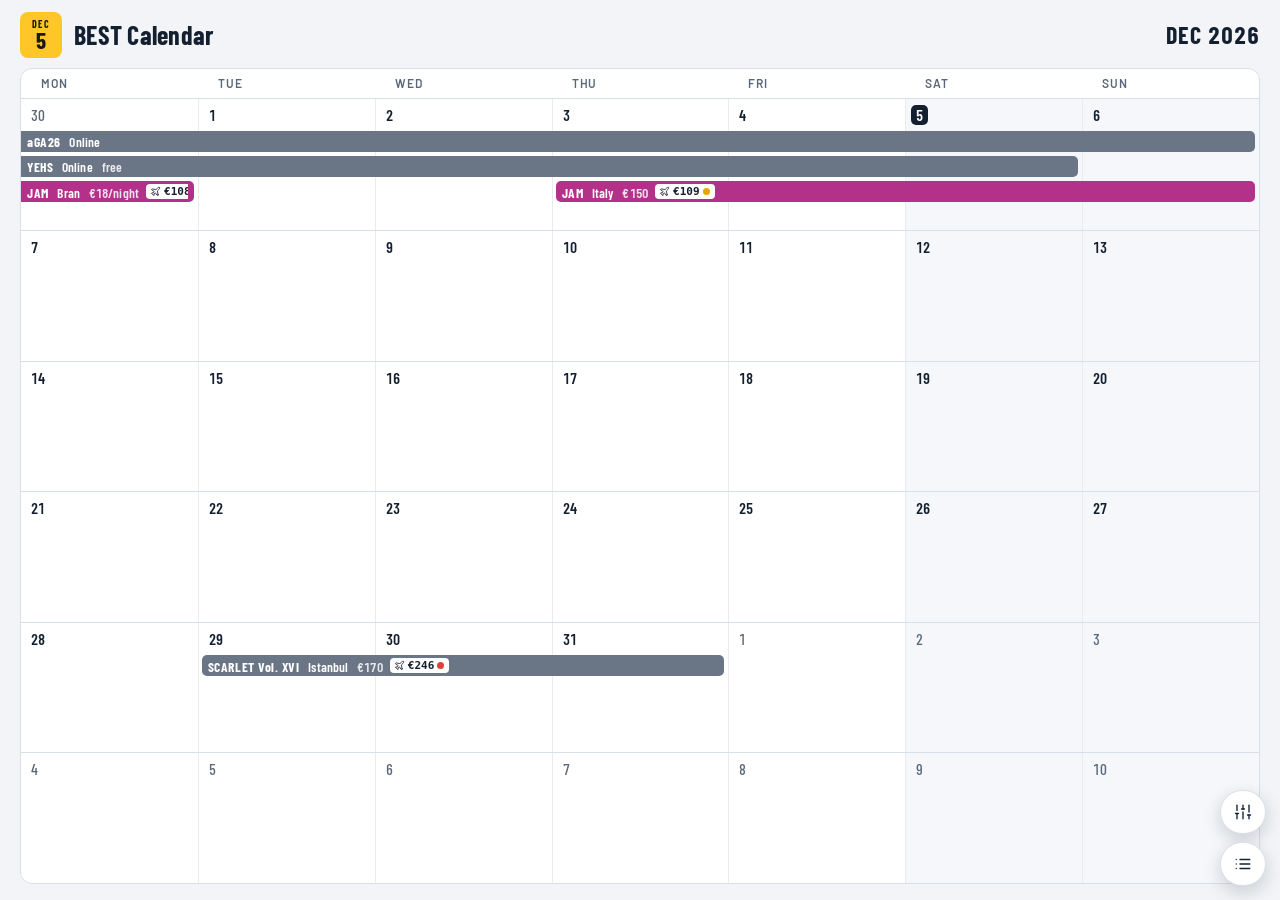
==== commit 7ef5d285: "Preview: simpler full-width cards, one view toggle, swipe or scroll for months - Cards drop the time" ====
--- a/index.html
+++ b/index.html
@@ -15,7 +15,7 @@
 <div class="wrap">
   <header class="top">
     <div class="brand">
-      <span class="mark" aria-hidden="true"><small id="mark-mon"></small><b id="mark-day"></b></span>
+      <button class="mark" type="button" data-today aria-label="Go to today" title="Go to today"><small id="mark-mon"></small><b id="mark-day"></b></button>
       <h1>BEST Calendar</h1>
     </div>
     <div class="top-nav" id="top-nav"></div>
@@ -34,8 +34,7 @@
   </div>
   <div class="dock-btns">
     <button class="fab" id="cat-btn" type="button" aria-expanded="false" aria-controls="panel"></button>
-    <button class="fab" type="button" data-today>Today</button>
-    <div class="vswitch" id="vswitch" role="group" aria-label="View"></div>
+    <button class="fab" id="view-btn" type="button" data-toggle-view></button>
   </div>
 </div>
 
--- a/assets/calendar.css
+++ b/assets/calendar.css
@@ -105,13 +105,14 @@
 .mark {
   flex: none; width: 42px; height: 46px; border-radius: 8px; background: var(--sign); color: var(--sign-ink);
   display: grid; place-items: center; align-content: center; font-family: var(--f-display); line-height: 1;
+  border: 0; padding: 0; cursor: pointer;
 }
 .mark small { font-size: 10px; font-weight: 700; letter-spacing: 0.12em; text-transform: uppercase; }
 .mark b { font-size: 23px; font-weight: 700; }
 .brand h1 { margin: 0; font: 700 26px/1 var(--f-display); letter-spacing: 0.01em; white-space: nowrap; }
 .top-nav { display: flex; align-items: center; gap: 4px; }
 .top-nav:empty { display: none; }
-.top-nav h2 { margin: 0; min-width: 6.2ch; text-align: center; font: 700 24px/1 var(--f-display); letter-spacing: 0.04em; font-variant-numeric: tabular-nums; }
+.top-nav h2 { margin: 0; font: 700 24px/1 var(--f-display); letter-spacing: 0.04em; font-variant-numeric: tabular-nums; }
 @media (max-width: 640px) {
   .wrap { padding-inline: 12px; gap: 8px; }
   body[data-mode="month"] .wrap { padding-inline: 0; padding-bottom: 0; }
@@ -122,7 +123,6 @@
   .brand { gap: 9px; }
   .brand h1 { font-size: 22px; }
   .top-nav h2 { font-size: 20px; }
-  .top-nav .iconbtn { width: 32px; height: 32px; }
 }
 .status { display: flex; flex-wrap: wrap; align-items: center; gap: 6px 8px; color: var(--muted); font-size: 13px; margin: 0; }
 .status strong { color: var(--ink); font-weight: 600; }
@@ -147,29 +147,27 @@
 .btn { border: 1px solid var(--line); background: var(--surface); border-radius: 8px; padding: 6px 14px; cursor: pointer; font-weight: 600; }
 .btn:hover { border-color: var(--muted); }
 
-/* ---------- Event row (selected-day list) ---------- */
+/* ---------- Event card: title, then when · place · fee · trip, then deadlines; the full width ---------- */
 .ev-list { background: var(--surface); border: 1px solid var(--line); border-radius: 12px; overflow: hidden; }
 .ev-row {
-  display: grid; grid-template-columns: 60px minmax(0, 1fr); gap: 12px; align-items: start; width: 100%;
-  text-align: left; background: transparent; border: 0; border-top: 1px solid var(--line-soft); padding: 12px 14px; cursor: pointer;
+  display: grid; gap: 5px; width: 100%; text-align: left; cursor: pointer;
+  background: transparent; border: 0; border-top: 1px solid var(--line-soft); padding: 12px 14px 12px 16px;
+  box-shadow: inset 4px 0 0 var(--c);
 }
 .ev-row:first-child { border-top: 0; }
 .ev-row:hover { background: var(--c-soft); }
-.ev-time { display: grid; gap: 2px; padding-top: 1px; }
-.ev-time b { font: 500 15px/1.2 var(--f-mono); font-variant-numeric: tabular-nums; }
-.ev-time b.word { font-family: var(--f-body); font-weight: 600; font-size: 14px; }
-.ev-time small { color: var(--muted); font-size: 12.5px; line-height: 1.25; }
-.ev-main { min-width: 0; display: grid; gap: 2px; }
-.ev-eyebrow { font: 600 12px/1.3 var(--f-body); text-transform: uppercase; letter-spacing: 0.07em; color: var(--c-ink); }
-.ev-title { font: 600 15.5px/1.25 var(--f-body); }
-.ev-loc { display: flex; gap: 5px; align-items: center; color: var(--muted); font-size: 14px; min-width: 0; }
-.ev-loc { align-items: flex-start; }
-.ev-loc svg { margin-top: 2px; }
-.ev-loc svg { flex: none; }
-.ev-desc { color: var(--muted); font-size: 14px; display: -webkit-box; -webkit-line-clamp: 2; -webkit-box-orient: vertical; overflow: hidden; }
-.ev-row.is-cont .ev-title { color: var(--muted); }
-.ev-row.is-cont .ev-desc { display: none; }
-.is-cancelled .ev-title, .is-cancelled .mi-n, .tk-title.is-cancelled { text-decoration: line-through; }
+.ev-title { font: 600 16px/1.3 var(--f-body); }
+.ev-title svg { color: var(--c); vertical-align: -2px; margin-right: 6px; }
+.ev-meta { display: flex; flex-wrap: wrap; align-items: center; gap: 4px 14px; color: var(--muted); font-size: 14px; }
+.ev-meta > span { display: inline-flex; align-items: center; gap: 5px; font-variant-numeric: tabular-nums; }
+.ev-meta svg { flex: none; }
+.ev-meta b { color: var(--ink); font-weight: 600; }
+.ev-dls { display: grid; gap: 2px; justify-items: start; }
+.ev-dl { display: inline-flex; align-items: center; gap: 6px; color: var(--c-ink); font-size: 14px; font-weight: 600; }
+.ev-dl svg { flex: none; color: var(--c); }
+.ev-dl .sw { flex: none; width: 10px; height: 10px; border-radius: 3px; background: var(--c); }
+.ev-dl:hover { text-decoration: underline; }
+.is-cancelled .ev-title, .tk-title.is-cancelled { text-decoration: line-through; }
 .is-cancelled .ev-title { color: var(--muted); }
 
 /* ---------- Month: the grid fills the screen, bars carry tag · city · fee · trip price ---------- */
@@ -190,7 +188,7 @@
 .mw-days { display: grid; grid-template-columns: repeat(7, minmax(0, 1fr)); }
 .md {
   border: 0; border-left: 1px solid var(--line-soft); background: transparent; cursor: pointer;
-  text-align: left; padding: 5px 7px; min-width: 0;
+  text-align: left; padding: 6px 5px; min-width: 0;
   display: flex; flex-direction: column; align-items: flex-start; justify-content: flex-start;
 }
 .md:first-child { border-left: 0; }
@@ -200,11 +198,11 @@
 .md.out .md-num { color: var(--muted); font-weight: 500; }
 .md.today .md-num { background: var(--ink); color: var(--surface); }
 .mw-items {
-  position: absolute; top: 28px; left: 0; right: 0; bottom: 3px; pointer-events: none; overflow: hidden;
-  display: grid; grid-template-columns: repeat(7, minmax(0, 1fr)); grid-auto-rows: 21px; row-gap: 3px; align-content: start;
+  position: absolute; top: 32px; left: 0; right: 0; bottom: 4px; pointer-events: none; overflow: hidden;
+  display: grid; grid-template-columns: repeat(7, minmax(0, 1fr)); grid-auto-rows: 21px; row-gap: 4px; align-content: start;
 }
 .mi {
-  pointer-events: auto; min-width: 0; margin-inline: 3px; border: 0; cursor: pointer; text-align: left;
+  pointer-events: auto; min-width: 0; margin-inline: 4px; border: 0; cursor: pointer; text-align: left;
   display: flex; align-items: center; gap: 4px; padding: 0 6px; border-radius: 5px; overflow: hidden;
   background: var(--c); color: var(--c-on); font: 600 13.5px/1 var(--f-display); letter-spacing: 0.01em; white-space: nowrap;
 }
@@ -216,7 +214,7 @@
 .mi.is-cancelled .mi-txt { text-decoration: line-through; }
 .mi-run { flex: 1 1 auto; min-width: 0; overflow: hidden; }
 .mi-txt { display: block; overflow: hidden; text-overflow: ellipsis; }
-.mi-txt > * + * { margin-left: 0.5em; }
+.mi-txt > * + * { margin-left: 0.65em; }
 .mi-txt b { font-weight: 700; letter-spacing: 0.04em; }
 .mi-fee { font-variant-numeric: tabular-nums; opacity: 0.85; }
 .mi-p {
@@ -244,9 +242,9 @@
   .m-wd span { padding: 4px 0; text-align: center; font-size: 11px; }
   .m-wd .long { display: none; }
   .m-wd .short { display: inline; }
-  .md { padding: 3px 0 0; align-items: center; }
+  .md { padding: 4px 0 0; align-items: center; }
   .md-num { font-size: 13px; padding: 2px 4px 1px; }
-  .mw-items { top: 21px; bottom: 2px; grid-auto-rows: 16px; row-gap: 2px; }
+  .mw-items { top: 24px; bottom: 3px; grid-auto-rows: 16px; row-gap: 3px; }
   .mi { margin-inline: 1px; padding: 0 3px; border-radius: 3px; font-size: 11.5px; gap: 2px; }
   .mi.cont-l, .mi.cont-r { margin-inline: 0; }
   .mi.dl { box-shadow: inset 2px 0 0 var(--c); }
@@ -254,6 +252,7 @@
   .mi-p { font-size: 10px; padding: 1px 3px; }
   .mi-p svg { display: none; }
   .mi.tick .mi-txt { padding-right: 2em; }
+  .mi-txt > * + * { margin-left: 0.5em; }
   .mi-more { font-size: 10.5px; line-height: 16px; text-align: center; padding: 0; margin-inline: 1px; }
   .more-word { display: none; }
 }
@@ -287,8 +286,7 @@
 .when .mono, .when-one .mono { font-size: 18px; }
 .note { margin: -6px 0 0; color: var(--muted); font-size: 13.5px; }
 .fields { margin: 0; display: grid; gap: 12px; }
-.fields > div { display: grid; grid-template-columns: 96px minmax(0, 1fr); gap: 12px; }
-.fields dt { padding-top: 2px; }
+.fields > div { display: grid; gap: 3px; }
 .fields dd { margin: 0; display: grid; gap: 2px; min-width: 0; overflow-wrap: anywhere; }
 .fields dd .muted { color: var(--muted); font-size: 14px; }
 .fields a { color: var(--focus); font-weight: 600; font-size: 14px; text-decoration: none; display: inline-flex; align-items: center; gap: 4px; width: fit-content; }
@@ -301,15 +299,9 @@
 .perf i:last-child { right: -12px; }
 .src { padding: 6px 18px 18px; display: grid; gap: 10px; }
 .src-head { display: flex; align-items: center; gap: 8px; color: var(--muted); font-size: 12px; font-weight: 600; text-transform: uppercase; letter-spacing: 0.08em; margin: 0; }
-.src .fields > div { grid-template-columns: 76px minmax(0, 1fr); }
 .src .fields { font-size: 14px; gap: 8px; }
 
 /* ---------- Getting there from Zagreb (data/flights.json) ---------- */
-.ev-fly { display: flex; gap: 5px; align-items: center; color: var(--muted); font-size: 14px; min-width: 0; }
-.ev-fly svg { flex: none; }
-.ev-fly { align-items: flex-start; }
-.ev-fly svg { margin-top: 2px; }
-.ev-fly b { color: var(--ink); font-weight: 600; font-variant-numeric: tabular-nums; }
 .trip { display: grid; gap: 14px; border-top: 1px solid var(--line-soft); padding-top: 16px; min-width: 0; }
 .trip-head { margin: 0; display: flex; align-items: center; gap: 8px; font-size: 12px; font-weight: 600; text-transform: uppercase; letter-spacing: 0.08em; color: var(--muted); }
 .trip-total { margin: 0; display: grid; grid-template-columns: auto minmax(0, 1fr); align-items: center; gap: 4px 12px; }
@@ -405,21 +397,16 @@
 }
 .dock > * { pointer-events: auto; }
 .dock-btns { display: grid; gap: 8px; justify-items: end; }
-.fab, .vswitch { background: var(--surface); border: 1px solid var(--line); box-shadow: 0 6px 18px rgba(15, 25, 40, 0.18); }
 .fab {
   height: 44px; min-width: 44px; padding: 0 13px; border-radius: 22px; cursor: pointer;
   display: inline-flex; align-items: center; justify-content: center; gap: 7px; font-weight: 600; font-size: 14.5px;
+  background: var(--surface); border: 1px solid var(--line); box-shadow: 0 6px 18px rgba(15, 25, 40, 0.18);
 }
 .fab:hover { border-color: var(--muted); }
 .fab .sw { width: 12px; height: 12px; border-radius: 3px; background: var(--c); }
 .fab.is-on { border-color: var(--c); box-shadow: 0 0 0 1px var(--c), 0 6px 18px rgba(15, 25, 40, 0.18); }
 .fab.is-on b { font: 700 16px/1 var(--f-display); letter-spacing: 0.04em; }
 #cat-btn[aria-expanded="true"] { background: var(--ink); color: var(--surface); border-color: var(--ink); }
-.vswitch { display: grid; border-radius: 22px; overflow: hidden; }
-.vswitch button { width: 44px; height: 42px; display: grid; place-items: center; border: 0; background: none; color: var(--muted); cursor: pointer; }
-.vswitch button + button { border-top: 1px solid var(--line); }
-.vswitch button[aria-pressed="true"] { background: var(--ink); color: var(--surface); }
-.vswitch button:focus-visible { outline: 2px solid var(--focus); outline-offset: -2px; }
 .panel {
   width: min(290px, calc(100vw - 96px)); max-height: calc(100dvh - 40px); overflow-y: auto;
   background: var(--surface); border: 1px solid var(--line); border-radius: 14px; box-shadow: var(--shadow);
@@ -432,7 +419,6 @@
   .dock { right: calc(env(safe-area-inset-right, 0px) + 10px); bottom: calc(env(safe-area-inset-bottom, 0px) + 10px); gap: 8px; }
   .dock-btns { gap: 6px; }
   .fab { height: 40px; min-width: 40px; padding: 0 11px; font-size: 14px; }
-  .vswitch button { width: 40px; height: 38px; }
 }
 .day-sheet { display: grid; gap: 12px; }
 .day-title { margin: 0; display: flex; align-items: baseline; gap: 10px; font: 700 24px/1.1 var(--f-display); }
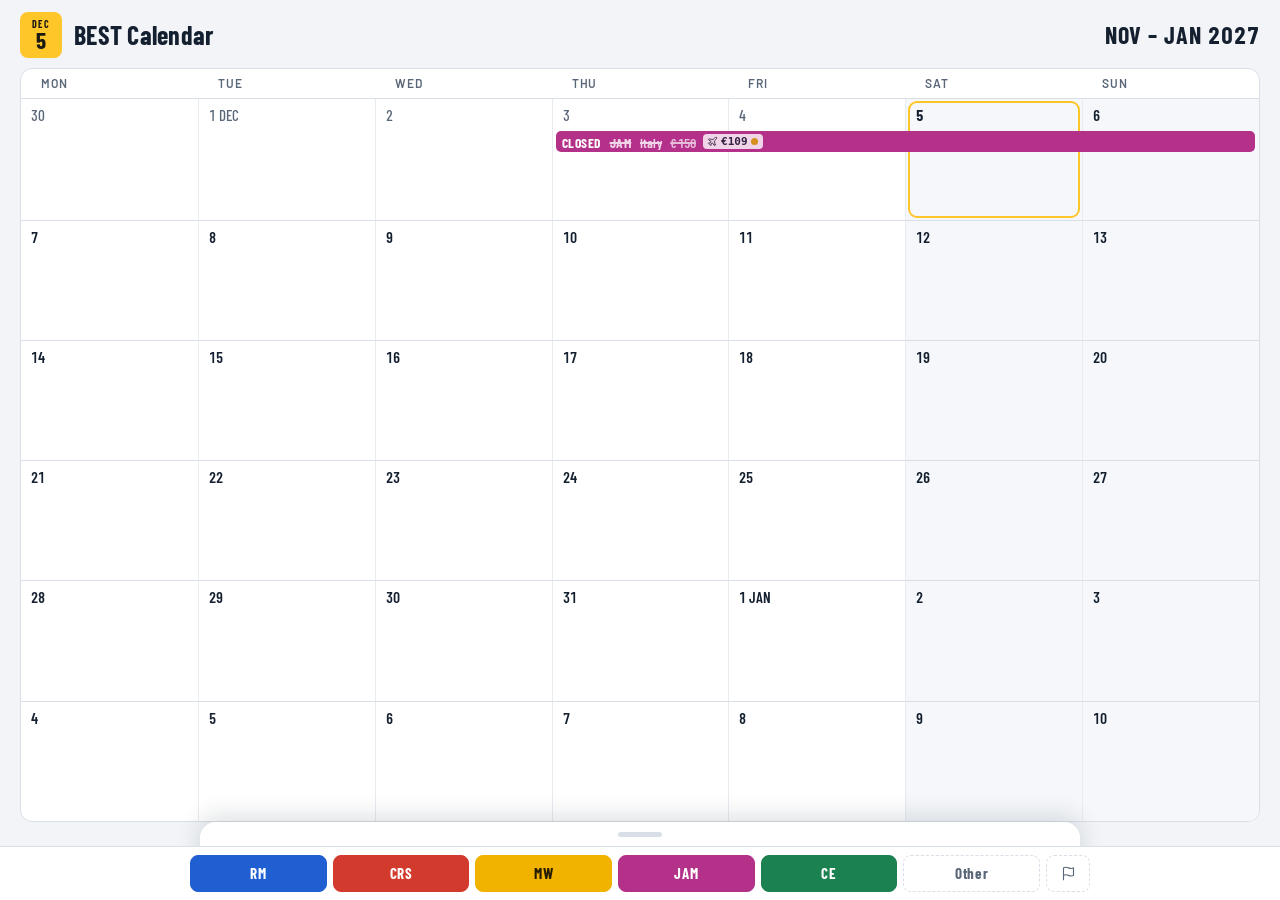
==== commit e7f01529: "Preview: category bar along the bottom, agenda pulled up as a sheet, closed applications - Categorie" ====
--- a/index.html
+++ b/index.html
@@ -26,17 +26,14 @@
   </main>
 </div>
 
-<div class="dock" id="dock">
-  <div class="panel" id="panel" hidden>
-    <h2 class="panel-title">Categories</h2>
-    <div class="filters" id="filters" role="group" aria-label="Show events by category"></div>
-    <div class="panel-foot" id="panel-foot"></div>
-  </div>
-  <div class="dock-btns">
-    <button class="fab" id="cat-btn" type="button" aria-expanded="false" aria-controls="panel"></button>
-    <button class="fab" id="view-btn" type="button" data-toggle-view></button>
-  </div>
-</div>
+<section class="agenda" id="agenda" aria-label="Agenda">
+  <button class="grip" id="grip" type="button" aria-expanded="false" aria-controls="ag-scroll" aria-label="Open the agenda" title="Agenda"><i></i></button>
+  <div class="ag-scroll" id="ag-scroll" inert></div>
+</section>
+
+<nav class="catbar" aria-label="Categories">
+  <div class="filters" id="filters" role="group" aria-label="Show events by category"></div>
+</nav>
 
 <div class="scrim" id="scrim" hidden></div>
 <aside class="drawer" id="drawer" role="dialog" aria-modal="true" aria-labelledby="tk-title" hidden>
--- a/assets/calendar.css
+++ b/assets/calendar.css
@@ -90,14 +90,13 @@
 button { font: inherit; color: inherit; }
 :focus-visible { outline: 2px solid var(--focus); outline-offset: 2px; }
 .mono { font-family: var(--f-mono); font-variant-numeric: tabular-nums; }
+:root { --bar-h: 54px; --peek: 24px; --safe-b: env(safe-area-inset-bottom, 0px); }
 .wrap {
-  display: grid; grid-template-columns: minmax(0, 1fr); grid-template-rows: auto minmax(0, 1fr); gap: 10px;
-  min-height: 100dvh; padding: calc(env(safe-area-inset-top, 0px) + 12px) 20px calc(env(safe-area-inset-bottom, 0px) + 16px);
+  display: grid; grid-template-columns: minmax(0, 1fr); grid-template-rows: auto minmax(0, 1fr); gap: 10px; height: 100dvh;
+  padding: calc(env(safe-area-inset-top, 0px) + 12px) 20px calc(var(--safe-b) + var(--bar-h) + var(--peek));
 }
 .wrap > * { min-width: 0; }
-body[data-mode="month"] .wrap { height: 100dvh; }
-body[data-mode="month"] #view { min-height: 0; overflow: auto; }
-body[data-mode="agenda"] .wrap { padding-bottom: calc(env(safe-area-inset-bottom, 0px) + 200px); } /* room to scroll past the dock */
+#view { min-height: 0; overflow: auto; }
 
 /* ---------- Header ---------- */
 .top { display: flex; flex-wrap: wrap; align-items: center; justify-content: space-between; gap: 8px 16px; }
@@ -114,9 +113,9 @@
 .top-nav:empty { display: none; }
 .top-nav h2 { margin: 0; font: 700 24px/1 var(--f-display); letter-spacing: 0.04em; font-variant-numeric: tabular-nums; }
 @media (max-width: 640px) {
-  .wrap { padding-inline: 12px; gap: 8px; }
-  body[data-mode="month"] .wrap { padding-inline: 0; padding-bottom: 0; }
-  body[data-mode="month"] .top { padding-inline: 12px; }
+  .wrap { gap: 8px; }
+  .wrap { padding-inline: 0; }
+  .top { padding-inline: 12px; }
   .mark { width: 36px; height: 40px; }
   .mark small { font-size: 9px; }
   .mark b { font-size: 20px; }
@@ -132,17 +131,18 @@
 }
 
 /* ---------- Filters ---------- */
-.filters { display: grid; gap: 4px; }
+.catbar {
+  position: fixed; z-index: 30; left: 0; right: 0; bottom: 0; height: calc(var(--bar-h) + var(--safe-b));
+  padding: 8px 10px calc(var(--safe-b) + 8px); background: var(--surface); border-top: 1px solid var(--line);
+}
+.filters { display: flex; gap: 6px; height: 100%; max-width: 900px; margin-inline: auto; }
 .fchip {
-  display: flex; align-items: center; gap: 9px; width: 100%; border: 1px solid var(--line); background: var(--surface);
-  border-radius: 8px; padding: 8px 10px; cursor: pointer; font-size: 14.5px; font-weight: 500; text-align: left;
-}
-.fchip .n { margin-left: auto; }
-.fchip .sw { width: 12px; height: 12px; border-radius: 3px; background: var(--c); }
-.fchip .n { color: var(--muted); font-family: var(--f-mono); font-size: 12px; }
-.fchip[aria-pressed="false"] { color: var(--muted); background: transparent; border-style: dashed; }
-.fchip[aria-pressed="false"] .sw { background: transparent; box-shadow: inset 0 0 0 2px var(--c); }
-.fchip.dl-chip svg { color: var(--muted); }
+  flex: 1 1 0; min-width: 0; display: flex; align-items: center; justify-content: center; cursor: pointer;
+  border: 1px solid var(--c); border-radius: 8px; background: var(--c); color: var(--c-on);
+  font: 700 15px/1 var(--f-display); letter-spacing: 0.04em; white-space: nowrap; overflow: hidden;
+}
+.fchip[aria-pressed="false"] { background: transparent; color: var(--muted); border: 1px dashed var(--line); }
+.fchip.dl-chip { flex: 0 0 44px; --c: var(--ink); --c-on: var(--surface); }
 .linkbtn { border: 0; background: none; color: var(--focus); cursor: pointer; padding: 4px; font-size: 14px; font-weight: 600; }
 .btn { border: 1px solid var(--line); background: var(--surface); border-radius: 8px; padding: 6px 14px; cursor: pointer; font-weight: 600; }
 .btn:hover { border-color: var(--muted); }
@@ -161,7 +161,11 @@
 .ev-meta { display: flex; flex-wrap: wrap; align-items: center; gap: 4px 14px; color: var(--muted); font-size: 14px; }
 .ev-meta > span { display: inline-flex; align-items: center; gap: 5px; font-variant-numeric: tabular-nums; }
 .ev-meta svg { flex: none; }
-.ev-meta b { color: var(--ink); font-weight: 600; }
+.ev-trips { display: grid; gap: 3px; }
+.ev-trip { display: flex; flex-wrap: wrap; align-items: center; gap: 4px 8px; color: var(--muted); font-size: 14px; font-variant-numeric: tabular-nums; }
+.ev-trip svg { flex: none; }
+.ev-trip b { color: var(--ink); font-weight: 600; }
+.ev-sum { color: var(--ink); font-weight: 600; }
 .ev-dls { display: grid; gap: 2px; justify-items: start; }
 .ev-dl { display: inline-flex; align-items: center; gap: 6px; color: var(--c-ink); font-size: 14px; font-weight: 600; }
 .ev-dl svg { flex: none; color: var(--c); }
@@ -196,7 +200,10 @@
 .md:hover { background: var(--line-soft); }
 .md-num { display: inline-block; font: 600 15px/1 var(--f-display); padding: 3px 5px 2px; border-radius: 5px; font-variant-numeric: tabular-nums; }
 .md.out .md-num { color: var(--muted); font-weight: 500; }
-.md.today .md-num { background: var(--ink); color: var(--surface); }
+.md { position: relative; }
+.md.today::after { content: ""; position: absolute; inset: 2px; border: 2px solid var(--sign); border-radius: 9px; pointer-events: none; }
+.md.today .md-num { font-weight: 700; }
+.md.past .md-num { color: var(--muted); font-weight: 500; }
 .mw-items {
   position: absolute; top: 32px; left: 0; right: 0; bottom: 4px; pointer-events: none; overflow: hidden;
   display: grid; grid-template-columns: repeat(7, minmax(0, 1fr)); grid-auto-rows: 21px; row-gap: 4px; align-content: start;
@@ -217,6 +224,13 @@
 .mi-txt > * + * { margin-left: 0.65em; }
 .mi-txt b { font-weight: 700; letter-spacing: 0.04em; }
 .mi-fee { font-variant-numeric: tabular-nums; opacity: 0.85; }
+.mi-txt .x > * + * { margin-left: 0.65em; }
+.mi-closed { text-transform: uppercase; letter-spacing: 0.06em; }
+.mi .x { text-decoration: line-through; text-decoration-thickness: 1.5px; opacity: 0.8; }
+.ev-closed {
+  display: inline-block; margin-right: 7px; vertical-align: 2px; padding: 2px 6px 1px; border-radius: 4px;
+  background: var(--line-soft); color: var(--muted); font: 700 11px/1 var(--f-display); letter-spacing: 0.08em; text-transform: uppercase;
+}
 .mi-p {
   display: inline-flex; align-items: center; gap: 3px; vertical-align: 1px;
   font: 600 11px/1 var(--f-mono); font-variant-numeric: tabular-nums; letter-spacing: 0;
@@ -366,13 +380,21 @@
 .tl-end b { font: 700 26px/1.05 var(--f-display); font-variant-numeric: tabular-nums; }
 .tl-end b small { font-size: 12px; font-weight: 700; vertical-align: super; line-height: 0; margin-left: 1px; color: var(--muted); }
 .tl-end span { color: var(--muted); font-size: 13px; line-height: 1.3; overflow-wrap: anywhere; }
-.tl-bar { display: flex; gap: 2px; height: 16px; }
-.seg { flex: 1 1 0; min-width: 6px; border-radius: 4px; display: flex; align-items: center; justify-content: center; overflow: hidden; color: var(--surface); }
+.tl-bar { display: flex; gap: 2px; height: 26px; }
+.seg {
+  flex: 1 1 0; min-width: max-content; border-radius: 5px; padding: 0 6px; overflow: hidden;
+  display: flex; align-items: center; justify-content: center; gap: 4px; color: var(--surface);
+  font: 600 12.5px/1 var(--f-display); font-style: normal; letter-spacing: 0.02em; white-space: nowrap; font-variant-numeric: tabular-nums;
+}
+.seg svg { flex: none; }
 .seg.bus { background: var(--muted); }
 .seg.flight { background: var(--focus); }
-.seg.wait { background: repeating-linear-gradient(135deg, var(--line) 0 3px, transparent 3px 6px); box-shadow: inset 0 0 0 1px var(--line); }
-.seg.night { background: repeating-linear-gradient(135deg, var(--night) 0 3px, transparent 3px 6px); box-shadow: inset 0 0 0 1px var(--night); opacity: 0.75; }
-.tl-note { margin: 0; color: var(--muted); font-size: 13px; line-height: 1.4; }
+.seg.wait { background: var(--line-soft); color: var(--muted); box-shadow: inset 0 0 0 1px var(--line); }
+.seg.night { background: color-mix(in srgb, var(--night) 16%, var(--surface)); color: var(--night); box-shadow: inset 0 0 0 1px color-mix(in srgb, var(--night) 45%, transparent); }
+.tl-bar.tight .seg { padding: 0 4px; }
+.tl-bar.tight .seg svg { display: none; }
+.tl-bar.tighter .seg { font-size: 11px; padding: 0 3px; }
+.tl-home { margin: 0; display: flex; align-items: center; gap: 6px; color: var(--muted); font-size: 13px; }
 
 @media (prefers-reduced-motion: reduce) {
   *, *::before, *::after { transition: none !important; animation: none !important; scroll-behavior: auto !important; }
@@ -390,36 +412,19 @@
 .evlink.past { opacity: 0.6; }
 .dl-list { display: grid; gap: 2px; }
 
-/* ---------- Dock: categories, today and month/agenda, bottom right ---------- */
-.dock {
-  position: fixed; z-index: 30; right: calc(env(safe-area-inset-right, 0px) + 14px); bottom: calc(env(safe-area-inset-bottom, 0px) + 14px);
-  display: flex; align-items: flex-end; gap: 10px; pointer-events: none;
-}
-.dock > * { pointer-events: auto; }
-.dock-btns { display: grid; gap: 8px; justify-items: end; }
-.fab {
-  height: 44px; min-width: 44px; padding: 0 13px; border-radius: 22px; cursor: pointer;
-  display: inline-flex; align-items: center; justify-content: center; gap: 7px; font-weight: 600; font-size: 14.5px;
-  background: var(--surface); border: 1px solid var(--line); box-shadow: 0 6px 18px rgba(15, 25, 40, 0.18);
-}
-.fab:hover { border-color: var(--muted); }
-.fab .sw { width: 12px; height: 12px; border-radius: 3px; background: var(--c); }
-.fab.is-on { border-color: var(--c); box-shadow: 0 0 0 1px var(--c), 0 6px 18px rgba(15, 25, 40, 0.18); }
-.fab.is-on b { font: 700 16px/1 var(--f-display); letter-spacing: 0.04em; }
-#cat-btn[aria-expanded="true"] { background: var(--ink); color: var(--surface); border-color: var(--ink); }
-.panel {
-  width: min(290px, calc(100vw - 96px)); max-height: calc(100dvh - 40px); overflow-y: auto;
-  background: var(--surface); border: 1px solid var(--line); border-radius: 14px; box-shadow: var(--shadow);
-  padding: 12px; display: grid; gap: 10px;
-}
-.panel-title { margin: 0; font: 600 12px/1 var(--f-body); text-transform: uppercase; letter-spacing: 0.08em; color: var(--muted); }
-.panel-foot { display: grid; gap: 8px; justify-items: start; }
-.panel-foot:empty { display: none; }
-@media (max-width: 640px) {
-  .dock { right: calc(env(safe-area-inset-right, 0px) + 10px); bottom: calc(env(safe-area-inset-bottom, 0px) + 10px); gap: 8px; }
-  .dock-btns { gap: 6px; }
-  .fab { height: 40px; min-width: 40px; padding: 0 11px; font-size: 14px; }
-}
+/* ---------- Agenda: a sheet that peeks above the category bar and is pulled up over the grid ---------- */
+.agenda {
+  position: fixed; z-index: 29; left: 0; right: 0; margin-inline: auto; width: min(880px, 100%);
+  bottom: calc(var(--bar-h) + var(--safe-b)); height: calc(100dvh - var(--bar-h) - var(--safe-b) - env(safe-area-inset-top, 0px) - 64px);
+  display: grid; grid-template-rows: var(--peek) minmax(0, 1fr);
+  background: var(--bg); border-radius: 16px 16px 0 0; box-shadow: 0 -6px 24px rgba(15, 25, 40, 0.14);
+  transform: translateY(calc(100% - var(--peek))); transition: transform 0.26s ease;
+}
+.agenda.open { transform: none; }
+.grip { border: 0; padding: 0; cursor: pointer; background: var(--surface); border-radius: 16px 16px 0 0; display: grid; place-items: center; touch-action: none; }
+.grip i { width: 44px; height: 5px; border-radius: 5px; background: var(--line); }
+.grip:hover i { background: var(--muted); }
+.ag-scroll { overflow-y: auto; overscroll-behavior: contain; padding: 0 16px 24px; }
 .day-sheet { display: grid; gap: 12px; }
 .day-title { margin: 0; display: flex; align-items: baseline; gap: 10px; font: 700 24px/1.1 var(--f-display); }
 .day-title small { font: 400 14px var(--f-body); color: var(--muted); }
@@ -429,7 +434,7 @@
 .ag-list { display: grid; gap: 12px; }
 .ag-past { justify-self: start; }
 .ag-month {
-  position: sticky; top: env(safe-area-inset-top, 0px); z-index: 2; margin: 10px 0 0; padding: 10px 0 6px;
+  position: sticky; top: 0; z-index: 2; margin: 10px 0 0; padding: 10px 0 6px;
   background: var(--bg); font: 700 20px/1 var(--f-display); letter-spacing: 0.04em;
 }
 .ag-day { display: grid; grid-template-columns: 52px minmax(0, 1fr); gap: 10px; align-items: start; scroll-margin-top: 48px; }
